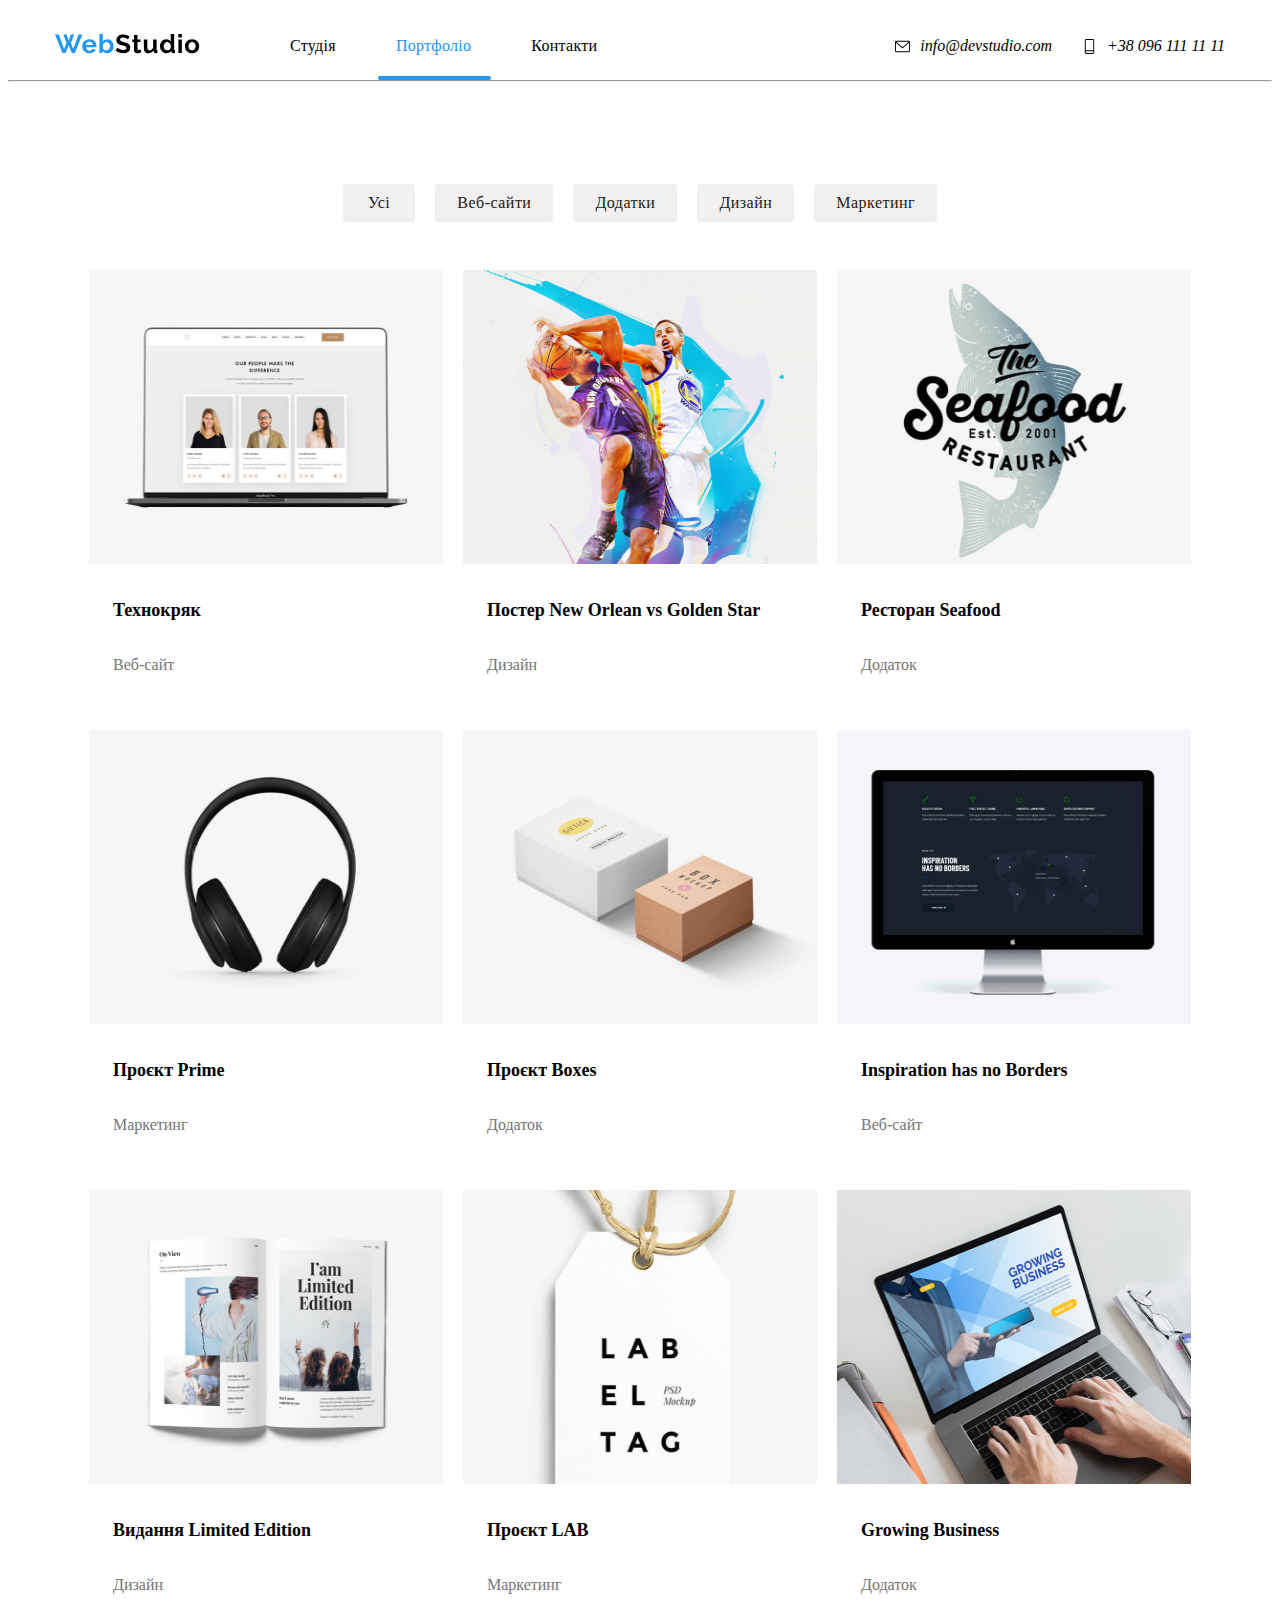
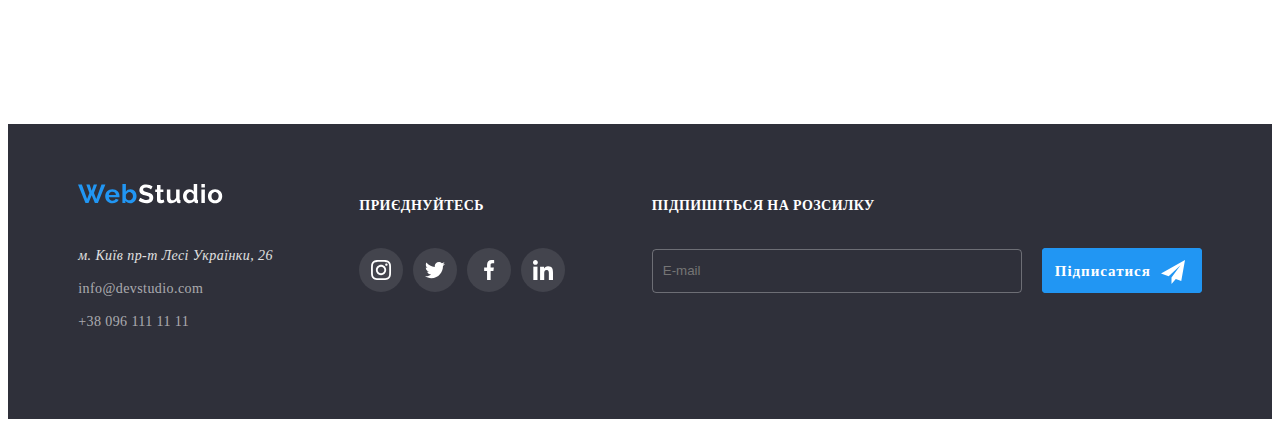
==== portfolio.html @ c8fee800 "project" ====
<!DOCTYPE html>
<html lang="en">
<head>
    <meta charset="UTF-8">
    <meta name="viewport" content="width=device-width, initial-scale=1.0">
    <link rel="stylesheet" href="./src/portfolio-pages/css/normalize.css">
    <link rel="stylesheet" href="./src/portfolio-pages/css/reset.css">
    <link rel="stylesheet" href="./src/portfolio-pages/css/styles.css">
    <title>Document</title>
</head>
<body>
    <header class="header">
        <div class="container header__content">
            <nav class="navigation">
                <a href="#" class="logo">
                    <svg class="webs" width="145" height="20" viewBox="0 0 145 20" fill="none" xmlns="http://www.w3.org/2000/svg">
                        <path d="M8.294 0.592H11.596L13.676 6.702L15.756 0.592H19.084L15.938 8.99L18.278 14.892L23.504 0.539999H27.404L19.89 19H16.874L13.676 11.252L10.478 19H7.462L0 0.539999H3.848L9.1 14.892L11.388 8.99L8.294 0.592ZM34.3793 19.26C33.2873 19.26 32.2993 19.078 31.4153 18.714C30.5313 18.3327 29.7773 17.8213 29.1533 17.18C28.5293 16.5387 28.044 15.7933 27.6973 14.944C27.368 14.0947 27.2033 13.202 27.2033 12.266C27.2033 11.2953 27.368 10.3853 27.6973 9.536C28.0266 8.66933 28.5033 7.91533 29.1273 7.274C29.7513 6.61533 30.5053 6.09533 31.3893 5.714C32.2906 5.33267 33.296 5.142 34.4053 5.142C35.5146 5.142 36.5026 5.33267 37.3693 5.714C38.2533 6.09533 38.9986 6.60667 39.6053 7.248C40.2293 7.88933 40.6973 8.63467 41.0093 9.484C41.3386 10.3333 41.5033 11.2173 41.5033 12.136C41.5033 12.3613 41.4946 12.578 41.4773 12.786C41.4773 12.994 41.46 13.1673 41.4253 13.306H30.8953C30.9473 13.8433 31.0773 14.32 31.2853 14.736C31.4933 15.152 31.762 15.5073 32.0913 15.802C32.4206 16.0967 32.7933 16.322 33.2093 16.478C33.6253 16.634 34.0586 16.712 34.5093 16.712C35.2026 16.712 35.8526 16.5473 36.4593 16.218C37.0833 15.8713 37.508 15.4207 37.7333 14.866L40.7233 15.698C40.2206 16.738 39.4146 17.596 38.3053 18.272C37.2133 18.9307 35.9046 19.26 34.3793 19.26ZM37.9153 11.044C37.8286 10.0213 37.4473 9.20667 36.7713 8.6C36.1126 7.976 35.3066 7.664 34.3533 7.664C33.8853 7.664 33.4433 7.75067 33.0273 7.924C32.6286 8.08 32.2733 8.30533 31.9613 8.6C31.6493 8.89467 31.3893 9.25 31.1813 9.666C30.9906 10.082 30.878 10.5413 30.8433 11.044H37.9153ZM52.1538 19.26C51.1138 19.26 50.1864 19.026 49.3718 18.558C48.5571 18.09 47.9158 17.4487 47.4478 16.634V19H44.4058V0.0199995H47.8898V7.768C48.3751 6.936 49.0078 6.29467 49.7878 5.844C50.5851 5.376 51.5124 5.142 52.5698 5.142C53.4538 5.142 54.2598 5.33267 54.9878 5.714C55.7158 6.09533 56.3398 6.60667 56.8598 7.248C57.3971 7.88933 57.8044 8.64333 58.0818 9.51C58.3764 10.3767 58.5238 11.2867 58.5238 12.24C58.5238 13.228 58.3591 14.1467 58.0298 14.996C57.7178 15.8453 57.2758 16.5907 56.7038 17.232C56.1318 17.856 55.4558 18.35 54.6758 18.714C53.8958 19.078 53.0551 19.26 52.1538 19.26ZM51.1918 16.296C51.7464 16.296 52.2578 16.192 52.7258 15.984C53.1938 15.7587 53.5924 15.464 53.9218 15.1C54.2511 14.736 54.5024 14.3113 54.6758 13.826C54.8664 13.3407 54.9618 12.8207 54.9618 12.266C54.9618 11.7113 54.8751 11.1827 54.7018 10.68C54.5284 10.1773 54.2771 9.73533 53.9478 9.354C53.6358 8.97267 53.2631 8.66933 52.8298 8.444C52.3964 8.21867 51.9198 8.106 51.3998 8.106C50.6198 8.106 49.9178 8.366 49.2938 8.886C48.6871 9.38867 48.2191 10.0127 47.8898 10.758V14.008C48.0111 14.3547 48.1844 14.6667 48.4098 14.944C48.6524 15.2213 48.9211 15.464 49.2158 15.672C49.5104 15.8627 49.8311 16.0187 50.1778 16.14C50.5244 16.244 50.8624 16.296 51.1918 16.296Z" fill="#2196F3"/>
                        <path d="M73.0003 5.376C72.8789 5.25467 72.6536 5.09 72.3243 4.882C72.0123 4.674 71.6223 4.47467 71.1543 4.284C70.7036 4.076 70.2096 3.90267 69.6723 3.764C69.1349 3.62533 68.5889 3.556 68.0343 3.556C67.0463 3.556 66.3096 3.738 65.8243 4.102C65.3389 4.466 65.0963 4.97733 65.0963 5.636C65.0963 6.01733 65.1829 6.338 65.3563 6.598C65.5469 6.84067 65.8156 7.05733 66.1623 7.248C66.5089 7.43867 66.9423 7.612 67.4623 7.768C67.9996 7.924 68.6149 8.08867 69.3083 8.262C70.2096 8.50467 71.0243 8.76467 71.7523 9.042C72.4976 9.31933 73.1216 9.666 73.6243 10.082C74.1443 10.498 74.5429 11.0007 74.8203 11.59C75.0976 12.162 75.2363 12.8727 75.2363 13.722C75.2363 14.71 75.0456 15.5593 74.6643 16.27C74.3003 16.9633 73.7976 17.5267 73.1563 17.96C72.5323 18.3933 71.8043 18.714 70.9723 18.922C70.1576 19.1127 69.2996 19.208 68.3983 19.208C67.0116 19.208 65.6423 19 64.2903 18.584C62.9383 18.168 61.7249 17.5787 60.6503 16.816L62.2363 13.722C62.3923 13.878 62.6696 14.086 63.0683 14.346C63.4843 14.5887 63.9696 14.84 64.5243 15.1C65.0789 15.3427 65.6943 15.5507 66.3703 15.724C67.0463 15.8973 67.7396 15.984 68.4503 15.984C70.4263 15.984 71.4143 15.3513 71.4143 14.086C71.4143 13.6873 71.3016 13.3493 71.0763 13.072C70.8509 12.7947 70.5303 12.552 70.1143 12.344C69.6983 12.136 69.1956 11.9453 68.6063 11.772C68.0169 11.5987 67.3583 11.408 66.6303 11.2C65.7463 10.9573 64.9749 10.6973 64.3163 10.42C63.6749 10.1253 63.1376 9.78733 62.7043 9.406C62.2709 9.00733 61.9416 8.55667 61.7163 8.054C61.5083 7.534 61.4043 6.91867 61.4043 6.208C61.4043 5.272 61.5776 4.44 61.9243 3.712C62.2709 2.984 62.7476 2.37733 63.3543 1.892C63.9783 1.40667 64.6976 1.04267 65.5123 0.799999C66.3269 0.539999 67.2023 0.409999 68.1383 0.409999C69.4383 0.409999 70.6343 0.617999 71.7263 1.034C72.8183 1.43267 73.7716 1.90933 74.5863 2.464L73.0003 5.376ZM86.4013 18.298C85.9333 18.506 85.3613 18.714 84.6853 18.922C84.0093 19.13 83.2986 19.234 82.5533 19.234C82.0679 19.234 81.6086 19.1733 81.1753 19.052C80.7593 18.9307 80.3866 18.74 80.0573 18.48C79.7453 18.2027 79.4939 17.856 79.3033 17.44C79.1126 17.0067 79.0173 16.4867 79.0173 15.88V8.054H77.2233V5.376H79.0173V0.956H82.5013V5.376H85.3613V8.054H82.5013V14.71C82.5013 15.1953 82.6226 15.542 82.8653 15.75C83.1253 15.9407 83.4373 16.036 83.8013 16.036C84.1653 16.036 84.5206 15.9753 84.8673 15.854C85.2139 15.7327 85.4913 15.6287 85.6993 15.542L86.4013 18.298ZM93.1558 19.26C91.7518 19.26 90.6858 18.8093 89.9578 17.908C89.2298 17.0067 88.8658 15.672 88.8658 13.904V5.376H92.3498V13.15C92.3498 15.2473 93.1038 16.296 94.6118 16.296C95.2878 16.296 95.9378 16.0967 96.5618 15.698C97.2031 15.282 97.7231 14.658 98.1218 13.826V5.376H101.606V14.996C101.606 15.36 101.666 15.62 101.788 15.776C101.926 15.932 102.143 16.0187 102.438 16.036V19C102.091 19.0693 101.796 19.1127 101.554 19.13C101.328 19.1473 101.12 19.156 100.93 19.156C100.306 19.156 99.7944 19.0173 99.3958 18.74C99.0144 18.4453 98.7891 18.0467 98.7198 17.544L98.6418 16.452C98.0351 17.388 97.2551 18.09 96.3018 18.558C95.3484 19.026 94.2998 19.26 93.1558 19.26ZM111.49 19.26C110.554 19.26 109.687 19.078 108.89 18.714C108.093 18.35 107.408 17.8473 106.836 17.206C106.264 16.5647 105.813 15.8193 105.484 14.97C105.172 14.1033 105.016 13.176 105.016 12.188C105.016 11.2 105.163 10.2813 105.458 9.432C105.77 8.58267 106.195 7.83733 106.732 7.196C107.269 6.55467 107.911 6.052 108.656 5.688C109.401 5.324 110.216 5.142 111.1 5.142C112.105 5.142 113.007 5.38467 113.804 5.87C114.619 6.35533 115.251 6.988 115.702 7.768V0.0199995H119.186V14.996C119.186 15.36 119.247 15.62 119.368 15.776C119.489 15.932 119.697 16.0187 119.992 16.036V19C119.385 19.1213 118.891 19.182 118.51 19.182C117.886 19.182 117.375 19.026 116.976 18.714C116.577 18.402 116.352 17.9947 116.3 17.492L116.222 16.634C115.719 17.5007 115.035 18.1593 114.168 18.61C113.319 19.0433 112.426 19.26 111.49 19.26ZM112.4 16.296C112.729 16.296 113.067 16.244 113.414 16.14C113.761 16.0187 114.081 15.854 114.376 15.646C114.671 15.438 114.931 15.1953 115.156 14.918C115.399 14.6407 115.581 14.3373 115.702 14.008V10.758C115.563 10.3767 115.364 10.03 115.104 9.718C114.861 9.38867 114.575 9.11133 114.246 8.886C113.934 8.64333 113.596 8.45267 113.232 8.314C112.885 8.17533 112.539 8.106 112.192 8.106C111.672 8.106 111.187 8.21867 110.736 8.444C110.303 8.66933 109.93 8.98133 109.618 9.38C109.306 9.76133 109.063 10.2033 108.89 10.706C108.717 11.2087 108.63 11.7287 108.63 12.266C108.63 12.838 108.725 13.3667 108.916 13.852C109.107 14.3373 109.367 14.762 109.696 15.126C110.025 15.49 110.415 15.776 110.866 15.984C111.334 16.192 111.845 16.296 112.4 16.296ZM123.386 19V5.376H126.87V19H123.386ZM123.386 3.478V0.0199995H126.87V3.478H123.386ZM137.085 19.26C135.975 19.26 134.979 19.0693 134.095 18.688C133.211 18.3067 132.457 17.7953 131.833 17.154C131.226 16.4953 130.758 15.7413 130.429 14.892C130.099 14.0427 129.935 13.15 129.935 12.214C129.935 11.2607 130.099 10.3593 130.429 9.51C130.758 8.66067 131.226 7.91533 131.833 7.274C132.457 6.61533 133.211 6.09533 134.095 5.714C134.979 5.33267 135.975 5.142 137.085 5.142C138.194 5.142 139.182 5.33267 140.049 5.714C140.933 6.09533 141.678 6.61533 142.285 7.274C142.909 7.91533 143.385 8.66067 143.715 9.51C144.044 10.3593 144.209 11.2607 144.209 12.214C144.209 13.15 144.044 14.0427 143.715 14.892C143.385 15.7413 142.917 16.4953 142.311 17.154C141.704 17.7953 140.959 18.3067 140.075 18.688C139.191 19.0693 138.194 19.26 137.085 19.26ZM133.523 12.214C133.523 12.8207 133.609 13.3753 133.783 13.878C133.973 14.3633 134.225 14.788 134.537 15.152C134.866 15.516 135.247 15.802 135.681 16.01C136.114 16.2007 136.582 16.296 137.085 16.296C137.587 16.296 138.055 16.2007 138.489 16.01C138.922 15.802 139.295 15.516 139.607 15.152C139.936 14.788 140.187 14.3547 140.361 13.852C140.551 13.3493 140.647 12.7947 140.647 12.188C140.647 11.5987 140.551 11.0527 140.361 10.55C140.187 10.0473 139.936 9.614 139.607 9.25C139.295 8.886 138.922 8.60867 138.489 8.418C138.055 8.21 137.587 8.106 137.085 8.106C136.582 8.106 136.114 8.21 135.681 8.418C135.247 8.626 134.866 8.912 134.537 9.276C134.225 9.64 133.973 10.0733 133.783 10.576C133.609 11.0787 133.523 11.6247 133.523 12.214Z" fill="black"/>
                    </svg>
                </a>
                <ul class="navigation__list">
                    <li class="navigation__list-item">
                        <a href="./index.html" class="navigation__list-link">Студія</a>
                    </li>
                    <li class="navigation__list-item">
                        <a href="./portfolio.html" class="navigation__list-link active">Портфоліо</a>
                    </li>
                    <li class="navigation__list-item">
                        <a href="#contacts" class="navigation__list-link">Контакти</a>
                    </li>
                </ul>
            </nav>
            <address class="address">
                <a href="mailto:info@devstudio.com" class="address__link">
                    <svg version="1.1" xmlns="http://www.w3.org/2000/svg" width="15" height="15" viewBox="0 0 1365 1024" fill="inherit">
                        <g id="icomoon-ignore"></g>
                        <path d="M1237.333 0h-1109.333c-70.571 0-128 57.429-128 128v768c0 70.571 57.429 128 128 128h1109.333c70.571 0 128-57.429 128-128v-768c0-70.571-57.429-128-128-128zM1237.333 85.333c5.803 0 11.349 1.195 16.384 3.328l-571.051 494.933-571.051-494.933c4.836-2.091 10.465-3.313 16.378-3.328h1109.339zM1237.333 938.667h-1109.333c-23.564 0-42.667-19.103-42.667-42.667v0-717.227l569.344 493.483c7.448 6.5 17.256 10.464 27.989 10.464s20.541-3.963 28.040-10.507l-0.051 0.043 569.344-493.483v717.227c0 23.564-19.103 42.667-42.667 42.667v0z"></path>
                    </svg>                                
                    info@devstudio.com
                </a>
                <a href="tel:+380961111111" class="address__link">
                    <svg version="1.1" xmlns="http://www.w3.org/2000/svg" width="15" height="15" viewBox="0 0 640 1024" fill="inherit">
                        <g id="icomoon-ignore"></g>
                        <path fill="inherit" d="M544 0h-448c-52.928 0-96 43.072-96 96v832c0 52.928 43.072 96 96 96h448c52.928 0 96-43.072 96-96v-832c0-52.928-43.072-96-96-96zM96 64h448c17.673 0 32 14.327 32 32v0 672h-512v-672c0-17.673 14.327-32 32-32v0zM544 960h-448c-17.673 0-32-14.327-32-32v0-96h512v96c0 17.673-14.327 32-32 32v0z"></path>
                        <path fill="#757575" d="M150.656 879.296c5.767 5.232 9.374 12.755 9.374 21.12s-3.607 15.888-9.35 21.099l-0.024 0.021c-5.952 5.449-13.914 8.787-22.656 8.787s-16.704-3.339-22.681-8.81l0.025 0.023c-5.767-5.232-9.374-12.755-9.374-21.12s3.607-15.888 9.35-21.099l0.024-0.021c5.952-5.449 13.914-8.787 22.656-8.787s16.704 3.339 22.681 8.81l-0.025-0.023z"></path>
                    </svg>
                    +38 096 111 11 11
                </a>
            </address>
        </div>
    </header>
    <hr class="line">
    <main>
        <section class="page">
            <div class="container page__content">
                <div class="page__navigation">
                    <a href="#" class="page__navigation-link">
                        <p class="page__navigation-text-one">
                            Усі
                        </p>
                    </a>
                    <a href="#website" class="page__navigation-link">
                        <p class="page__navigation-text-two">
                            Веб-сайти
                        </p>
                    </a>
                    <a href="#addition" class="page__navigation-link">
                        <p class="page__navigation-text-three">
                            Додатки
                        </p>
                    </a>
                    <a href="#design" class="page__navigation-link">
                        <p class="page__navigation-text-four">
                            Дизайн
                        </p>
                    </a>
                    <a href="#marketing" class="page__navigation-link">
                        <p class="page__navigation-text-five">
                            Маркетинг
                        </p>
                    </a>
                </div>
                <div class="caption">
                    <div class="product" id="website">
                        <div class="product__photo">
                            <img src="./src/portfolio-pages/image/chapter-one/img.png" alt="ups" class="photo1">
                            <p class="product__photo-text">
                                Ресурс пропонує комплексні <br>
                                пропозиції з різним рівнем <br> 
                                функціоналу та сервісів. Все це <br>
                                дозволить відвідувачу отримати <br>
                                вичерпні відомості про компанію <br>
                                чи приватну особу.
                            </p>
                        </div>
                        <div class="product__texts">
                            <h1 class="product__title">
                                Технокряк
                            </h1>
                            <p class="product__text">
                                Веб-сайт
                            </p>
                        </div>
                    </div>
                    <div class="product">
                        <div class="product__photo">
                            <img src="./src/portfolio-pages/image/chapter-one/img (1).png" alt="ups" class="photo1">
                            <p class="product__photo-text">
                                Ресурс пропонує комплексні <br>
                                пропозиції з різним рівнем <br> 
                                функціоналу та сервісів. Все це <br>
                                дозволить відвідувачу отримати <br>
                                вичерпні відомості про компанію <br>
                                чи приватну особу.
                            </p>
                        </div>
                        <div class="product__texts">
                            <h1 class="product__title">
                                Постер New Orlean vs Golden Star
                            </h1>
                            <p class="product__text">
                                Дизайн
                            </p>
                        </div>
                    </div>
                    <div class="product">
                        <div class="product__photo">
                            <img src="./src/portfolio-pages/image/chapter-one/img (2).png" alt="ups" class="photo1">
                            <p class="product__photo-text">
                                Ресурс пропонує комплексні <br>
                                пропозиції з різним рівнем <br> 
                                функціоналу та сервісів. Все це <br>
                                дозволить відвідувачу отримати <br>
                                вичерпні відомості про компанію <br>
                                чи приватну особу.
                            </p>
                        </div>
                        <div class="product__texts">
                            <h1 class="product__title">
                                Ресторан Seafood
                            </h1>
                            <p class="product__text">
                                Додаток
                            </p>
                        </div>
                    </div>
                    <div class="product" id="marketing">
                        <div class="product__photo">
                            <img src="./src/portfolio-pages/image/chapter-one/img (3).png" alt="ups" class="photo1">
                            <p class="product__photo-text">
                                Ресурс пропонує комплексні <br>
                                пропозиції з різним рівнем <br> 
                                функціоналу та сервісів. Все це <br>
                                дозволить відвідувачу отримати <br>
                                вичерпні відомості про компанію <br>
                                чи приватну особу.
                            </p>
                        </div>
                        <div class="product__texts">
                            <h1 class="product__title">
                                Проєкт Prime
                            </h1>
                            <p class="product__text">
                                Маркетинг
                            </p>
                        </div>
                    </div>
                    <div class="product" id="addition">
                        <div class="product__photo">
                            <img src="./src/portfolio-pages/image/chapter-one/img (4).png" alt="ups" class="photo1">
                            <p class="product__photo-text">
                                Ресурс пропонує комплексні <br>
                                пропозиції з різним рівнем <br> 
                                функціоналу та сервісів. Все це <br>
                                дозволить відвідувачу отримати <br>
                                вичерпні відомості про компанію <br>
                                чи приватну особу.
                            </p>
                        </div>
                        <div class="product__texts">
                            <h1 class="product__title">
                                Проєкт Boxes
                            </h1>
                            <p class="product__text">
                                Додаток
                            </p>
                        </div>
                    </div>
                    <div class="product">
                        <div class="product__photo">
                            <img src="./src/portfolio-pages/image/chapter-one/img (5).png" alt="ups" class="photo1">
                            <p class="product__photo-text">
                                Ресурс пропонує комплексні <br>
                                пропозиції з різним рівнем <br> 
                                функціоналу та сервісів. Все це <br>
                                дозволить відвідувачу отримати <br>
                                вичерпні відомості про компанію <br>
                                чи приватну особу.
                            </p>
                        </div>
                        <div class="product__texts">
                            <h1 class="product__title">
                                Inspiration has no Borders
                            </h1>
                            <p class="product__text">
                                Веб-сайт
                            </p>
                        </div>
                    </div>
                    <div class="product" id="design">
                        <div class="product__photo">
                            <img src="./src/portfolio-pages/image/chapter-one/img (6).png" alt="ups" class="photo1">
                            <p class="product__photo-text">
                                Ресурс пропонує комплексні <br>
                                пропозиції з різним рівнем <br> 
                                функціоналу та сервісів. Все це <br>
                                дозволить відвідувачу отримати <br>
                                вичерпні відомості про компанію <br>
                                чи приватну особу.
                            </p>
                        </div>
                        <div class="product__texts">
                            <h1 class="product__title">
                                Видання Limited Edition
                            </h1>
                            <p class="product__text">
                                Дизайн
                            </p>
                        </div>
                    </div>
                    <div class="product">
                        <div class="product__photo">
                            <img src="./src/portfolio-pages/image/chapter-one/img (7).png" alt="ups" class="photo1">
                            <p class="product__photo-text">
                                Ресурс пропонує комплексні <br>
                                пропозиції з різним рівнем <br> 
                                функціоналу та сервісів. Все це <br>
                                дозволить відвідувачу отримати <br>
                                вичерпні відомості про компанію <br>
                                чи приватну особу.
                            </p>
                        </div>
                        <div class="product__texts">
                            <h1 class="product__title">
                                Проєкт LAB
                            </h1>
                            <p class="product__text">
                                Маркетинг
                            </p>
                        </div>
                    </div>
                    <div class="product">
                        <div class="product__photo">
                            <img src="./src/portfolio-pages/image/chapter-one/img (8).png" alt="ups" class="photo1">
                            <p class="product__photo-text">
                                Ресурс пропонує комплексні <br>
                                пропозиції з різним рівнем <br> 
                                функціоналу та сервісів. Все це <br>
                                дозволить відвідувачу отримати <br>
                                вичерпні відомості про компанію <br>
                                чи приватну особу.
                            </p>
                        </div>
                        <div class="product__texts">
                            <h1 class="product__title">
                                Growing Business
                            </h1>
                            <p class="product__text">
                                Додаток
                            </p>
                        </div>
                    </div>
                </div>
            </div>
        </section>
    </main>
    <footer class="footer" id="contacts">
        <div class="container footer__content">
            <div class="footer__content-one">
                <svg class="svg-footer" width="145" height="20" viewBox="0 0 145 20" fill="none" xmlns="http://www.w3.org/2000/svg">
                    <path d="M8.294 0.592H11.596L13.676 6.702L15.756 0.592H19.084L15.938 8.99L18.278 14.892L23.504 0.539999H27.404L19.89 19H16.874L13.676 11.252L10.478 19H7.462L0 0.539999H3.848L9.1 14.892L11.388 8.99L8.294 0.592ZM34.3793 19.26C33.2873 19.26 32.2993 19.078 31.4153 18.714C30.5313 18.3327 29.7773 17.8213 29.1533 17.18C28.5293 16.5387 28.044 15.7933 27.6973 14.944C27.368 14.0947 27.2033 13.202 27.2033 12.266C27.2033 11.2953 27.368 10.3853 27.6973 9.536C28.0266 8.66933 28.5033 7.91533 29.1273 7.274C29.7513 6.61533 30.5053 6.09533 31.3893 5.714C32.2906 5.33267 33.296 5.142 34.4053 5.142C35.5146 5.142 36.5026 5.33267 37.3693 5.714C38.2533 6.09533 38.9986 6.60667 39.6053 7.248C40.2293 7.88933 40.6973 8.63467 41.0093 9.484C41.3386 10.3333 41.5033 11.2173 41.5033 12.136C41.5033 12.3613 41.4946 12.578 41.4773 12.786C41.4773 12.994 41.46 13.1673 41.4253 13.306H30.8953C30.9473 13.8433 31.0773 14.32 31.2853 14.736C31.4933 15.152 31.762 15.5073 32.0913 15.802C32.4206 16.0967 32.7933 16.322 33.2093 16.478C33.6253 16.634 34.0586 16.712 34.5093 16.712C35.2026 16.712 35.8526 16.5473 36.4593 16.218C37.0833 15.8713 37.508 15.4207 37.7333 14.866L40.7233 15.698C40.2206 16.738 39.4146 17.596 38.3053 18.272C37.2133 18.9307 35.9046 19.26 34.3793 19.26ZM37.9153 11.044C37.8286 10.0213 37.4473 9.20667 36.7713 8.6C36.1126 7.976 35.3066 7.664 34.3533 7.664C33.8853 7.664 33.4433 7.75067 33.0273 7.924C32.6286 8.08 32.2733 8.30533 31.9613 8.6C31.6493 8.89467 31.3893 9.25 31.1813 9.666C30.9906 10.082 30.878 10.5413 30.8433 11.044H37.9153ZM52.1538 19.26C51.1138 19.26 50.1864 19.026 49.3718 18.558C48.5571 18.09 47.9158 17.4487 47.4478 16.634V19H44.4058V0.0199995H47.8898V7.768C48.3751 6.936 49.0078 6.29467 49.7878 5.844C50.5851 5.376 51.5124 5.142 52.5698 5.142C53.4538 5.142 54.2598 5.33267 54.9878 5.714C55.7158 6.09533 56.3398 6.60667 56.8598 7.248C57.3971 7.88933 57.8044 8.64333 58.0818 9.51C58.3764 10.3767 58.5238 11.2867 58.5238 12.24C58.5238 13.228 58.3591 14.1467 58.0298 14.996C57.7178 15.8453 57.2758 16.5907 56.7038 17.232C56.1318 17.856 55.4558 18.35 54.6758 18.714C53.8958 19.078 53.0551 19.26 52.1538 19.26ZM51.1918 16.296C51.7464 16.296 52.2578 16.192 52.7258 15.984C53.1938 15.7587 53.5924 15.464 53.9218 15.1C54.2511 14.736 54.5024 14.3113 54.6758 13.826C54.8664 13.3407 54.9618 12.8207 54.9618 12.266C54.9618 11.7113 54.8751 11.1827 54.7018 10.68C54.5284 10.1773 54.2771 9.73533 53.9478 9.354C53.6358 8.97267 53.2631 8.66933 52.8298 8.444C52.3964 8.21867 51.9198 8.106 51.3998 8.106C50.6198 8.106 49.9178 8.366 49.2938 8.886C48.6871 9.38867 48.2191 10.0127 47.8898 10.758V14.008C48.0111 14.3547 48.1844 14.6667 48.4098 14.944C48.6524 15.2213 48.9211 15.464 49.2158 15.672C49.5104 15.8627 49.8311 16.0187 50.1778 16.14C50.5244 16.244 50.8624 16.296 51.1918 16.296Z" fill="#2196F3"/>
                    <path d="M73.0003 5.376C72.8789 5.25467 72.6536 5.09 72.3243 4.882C72.0123 4.674 71.6223 4.47467 71.1543 4.284C70.7036 4.076 70.2096 3.90267 69.6723 3.764C69.1349 3.62533 68.5889 3.556 68.0343 3.556C67.0463 3.556 66.3096 3.738 65.8243 4.102C65.3389 4.466 65.0963 4.97733 65.0963 5.636C65.0963 6.01733 65.1829 6.338 65.3563 6.598C65.5469 6.84067 65.8156 7.05733 66.1623 7.248C66.5089 7.43867 66.9423 7.612 67.4623 7.768C67.9996 7.924 68.6149 8.08867 69.3083 8.262C70.2096 8.50467 71.0243 8.76467 71.7523 9.042C72.4976 9.31933 73.1216 9.666 73.6243 10.082C74.1443 10.498 74.5429 11.0007 74.8203 11.59C75.0976 12.162 75.2363 12.8727 75.2363 13.722C75.2363 14.71 75.0456 15.5593 74.6643 16.27C74.3003 16.9633 73.7976 17.5267 73.1563 17.96C72.5323 18.3933 71.8043 18.714 70.9723 18.922C70.1576 19.1127 69.2996 19.208 68.3983 19.208C67.0116 19.208 65.6423 19 64.2903 18.584C62.9383 18.168 61.7249 17.5787 60.6503 16.816L62.2363 13.722C62.3923 13.878 62.6696 14.086 63.0683 14.346C63.4843 14.5887 63.9696 14.84 64.5243 15.1C65.0789 15.3427 65.6943 15.5507 66.3703 15.724C67.0463 15.8973 67.7396 15.984 68.4503 15.984C70.4263 15.984 71.4143 15.3513 71.4143 14.086C71.4143 13.6873 71.3016 13.3493 71.0763 13.072C70.8509 12.7947 70.5303 12.552 70.1143 12.344C69.6983 12.136 69.1956 11.9453 68.6063 11.772C68.0169 11.5987 67.3583 11.408 66.6303 11.2C65.7463 10.9573 64.9749 10.6973 64.3163 10.42C63.6749 10.1253 63.1376 9.78733 62.7043 9.406C62.2709 9.00733 61.9416 8.55667 61.7163 8.054C61.5083 7.534 61.4043 6.91867 61.4043 6.208C61.4043 5.272 61.5776 4.44 61.9243 3.712C62.2709 2.984 62.7476 2.37733 63.3543 1.892C63.9783 1.40667 64.6976 1.04267 65.5123 0.799999C66.3269 0.539999 67.2023 0.409999 68.1383 0.409999C69.4383 0.409999 70.6343 0.617999 71.7263 1.034C72.8183 1.43267 73.7716 1.90933 74.5863 2.464L73.0003 5.376ZM86.4013 18.298C85.9333 18.506 85.3613 18.714 84.6853 18.922C84.0093 19.13 83.2986 19.234 82.5533 19.234C82.0679 19.234 81.6086 19.1733 81.1753 19.052C80.7593 18.9307 80.3866 18.74 80.0573 18.48C79.7453 18.2027 79.4939 17.856 79.3033 17.44C79.1126 17.0067 79.0173 16.4867 79.0173 15.88V8.054H77.2233V5.376H79.0173V0.956H82.5013V5.376H85.3613V8.054H82.5013V14.71C82.5013 15.1953 82.6226 15.542 82.8653 15.75C83.1253 15.9407 83.4373 16.036 83.8013 16.036C84.1653 16.036 84.5206 15.9753 84.8673 15.854C85.2139 15.7327 85.4913 15.6287 85.6993 15.542L86.4013 18.298ZM93.1558 19.26C91.7518 19.26 90.6858 18.8093 89.9578 17.908C89.2298 17.0067 88.8658 15.672 88.8658 13.904V5.376H92.3498V13.15C92.3498 15.2473 93.1038 16.296 94.6118 16.296C95.2878 16.296 95.9378 16.0967 96.5618 15.698C97.2031 15.282 97.7231 14.658 98.1218 13.826V5.376H101.606V14.996C101.606 15.36 101.666 15.62 101.788 15.776C101.926 15.932 102.143 16.0187 102.438 16.036V19C102.091 19.0693 101.796 19.1127 101.554 19.13C101.328 19.1473 101.12 19.156 100.93 19.156C100.306 19.156 99.7944 19.0173 99.3958 18.74C99.0144 18.4453 98.7891 18.0467 98.7198 17.544L98.6418 16.452C98.0351 17.388 97.2551 18.09 96.3018 18.558C95.3484 19.026 94.2998 19.26 93.1558 19.26ZM111.49 19.26C110.554 19.26 109.687 19.078 108.89 18.714C108.093 18.35 107.408 17.8473 106.836 17.206C106.264 16.5647 105.813 15.8193 105.484 14.97C105.172 14.1033 105.016 13.176 105.016 12.188C105.016 11.2 105.163 10.2813 105.458 9.432C105.77 8.58267 106.195 7.83733 106.732 7.196C107.269 6.55467 107.911 6.052 108.656 5.688C109.401 5.324 110.216 5.142 111.1 5.142C112.105 5.142 113.007 5.38467 113.804 5.87C114.619 6.35533 115.251 6.988 115.702 7.768V0.0199995H119.186V14.996C119.186 15.36 119.247 15.62 119.368 15.776C119.489 15.932 119.697 16.0187 119.992 16.036V19C119.385 19.1213 118.891 19.182 118.51 19.182C117.886 19.182 117.375 19.026 116.976 18.714C116.577 18.402 116.352 17.9947 116.3 17.492L116.222 16.634C115.719 17.5007 115.035 18.1593 114.168 18.61C113.319 19.0433 112.426 19.26 111.49 19.26ZM112.4 16.296C112.729 16.296 113.067 16.244 113.414 16.14C113.761 16.0187 114.081 15.854 114.376 15.646C114.671 15.438 114.931 15.1953 115.156 14.918C115.399 14.6407 115.581 14.3373 115.702 14.008V10.758C115.563 10.3767 115.364 10.03 115.104 9.718C114.861 9.38867 114.575 9.11133 114.246 8.886C113.934 8.64333 113.596 8.45267 113.232 8.314C112.885 8.17533 112.539 8.106 112.192 8.106C111.672 8.106 111.187 8.21867 110.736 8.444C110.303 8.66933 109.93 8.98133 109.618 9.38C109.306 9.76133 109.063 10.2033 108.89 10.706C108.717 11.2087 108.63 11.7287 108.63 12.266C108.63 12.838 108.725 13.3667 108.916 13.852C109.107 14.3373 109.367 14.762 109.696 15.126C110.025 15.49 110.415 15.776 110.866 15.984C111.334 16.192 111.845 16.296 112.4 16.296ZM123.386 19V5.376H126.87V19H123.386ZM123.386 3.478V0.0199995H126.87V3.478H123.386ZM137.085 19.26C135.975 19.26 134.979 19.0693 134.095 18.688C133.211 18.3067 132.457 17.7953 131.833 17.154C131.226 16.4953 130.758 15.7413 130.429 14.892C130.099 14.0427 129.935 13.15 129.935 12.214C129.935 11.2607 130.099 10.3593 130.429 9.51C130.758 8.66067 131.226 7.91533 131.833 7.274C132.457 6.61533 133.211 6.09533 134.095 5.714C134.979 5.33267 135.975 5.142 137.085 5.142C138.194 5.142 139.182 5.33267 140.049 5.714C140.933 6.09533 141.678 6.61533 142.285 7.274C142.909 7.91533 143.385 8.66067 143.715 9.51C144.044 10.3593 144.209 11.2607 144.209 12.214C144.209 13.15 144.044 14.0427 143.715 14.892C143.385 15.7413 142.917 16.4953 142.311 17.154C141.704 17.7953 140.959 18.3067 140.075 18.688C139.191 19.0693 138.194 19.26 137.085 19.26ZM133.523 12.214C133.523 12.8207 133.609 13.3753 133.783 13.878C133.973 14.3633 134.225 14.788 134.537 15.152C134.866 15.516 135.247 15.802 135.681 16.01C136.114 16.2007 136.582 16.296 137.085 16.296C137.587 16.296 138.055 16.2007 138.489 16.01C138.922 15.802 139.295 15.516 139.607 15.152C139.936 14.788 140.187 14.3547 140.361 13.852C140.551 13.3493 140.647 12.7947 140.647 12.188C140.647 11.5987 140.551 11.0527 140.361 10.55C140.187 10.0473 139.936 9.614 139.607 9.25C139.295 8.886 138.922 8.60867 138.489 8.418C138.055 8.21 137.587 8.106 137.085 8.106C136.582 8.106 136.114 8.21 135.681 8.418C135.247 8.626 134.866 8.912 134.537 9.276C134.225 9.64 133.973 10.0733 133.783 10.576C133.609 11.0787 133.523 11.6247 133.523 12.214Z" fill="white"/>
                </svg>
                <ul class="menu">
                    <li class="menu__item">
                        <a class="menu__item-link" href="https://www.google.com.ua/maps/place/бул.+Леси+Украинки,+26,+Киев,+02000/@50.4265807,30.5358109,17z/data=!3m1!4b1!4m6!3m5!1s0x40d4cf0e033ecbe9:0x57a4dffefec77da0!8m2!3d50.4265807!4d30.5383858!16s%2Fg%2F1tctq5jv?hl=ru&entry=ttu"><address>м. Київ пр-т Лесі Українки, 26</address></a>
                    </li>
                    <li class="menu__item">
                        <a href="mailto:info@devstudio.com"><address class="menu__item-address">info@devstudio.com</address></a>
                    </li>
                    <li class="menu__item">
                        <a href="tel:+380961111111"><address class="menu__item-address">+38 096 111 11 11</address></a>
                    </li>
                </ul>
            </div>
            <div class="footer__content-two">
                <p class="footer__content-two-text">
                    ПРИЄДНУЙТЕСЬ
                </p>
                <div class="icons">
                    <div class="icons__social">
                        <a href="https://www.instagram.com" class="icons__social-link">
                            <svg class="ttt" width="44" height="44" viewBox="0 0 44 44" xmlns="http://www.w3.org/2000/svg" fill="inherit">
                                <g clip-path="url(#clip0_11_3010)">
                                <path d="M31.9804 17.8801C31.9336 16.8174 31.7617 16.0868 31.5156 15.4537C31.2616 14.7818 30.8709 14.1801 30.359 13.68C29.8589 13.1721 29.2533 12.7774 28.5891 12.5274C27.9524 12.2813 27.2256 12.1094 26.163 12.0626C25.0924 12.0118 24.7525 12 22.0371 12C19.3217 12 18.9818 12.0118 17.9152 12.0586C16.8525 12.1055 16.1219 12.2775 15.489 12.5235C14.8169 12.7774 14.2153 13.1681 13.7152 13.68C13.2073 14.1801 12.8127 14.7857 12.5626 15.4499C12.3164 16.0868 12.1446 16.8134 12.0977 17.8761C12.0469 18.9467 12.0352 19.2866 12.0352 22.002C12.0352 24.7173 12.0469 25.0572 12.0938 26.1239C12.1406 27.1865 12.3126 27.9171 12.5588 28.5502C12.8127 29.2221 13.2073 29.8238 13.7152 30.3239C14.2153 30.8318 14.8209 31.2265 15.4851 31.4765C16.1219 31.7226 16.8486 31.8945 17.9114 31.9413C18.9779 31.9883 19.3179 31.9999 22.0333 31.9999C24.7487 31.9999 25.0885 31.9883 26.1552 31.9413C27.2179 31.8945 27.9484 31.7226 28.5813 31.4765C29.9254 30.9568 30.9881 29.8941 31.5078 28.5502C31.7538 27.9133 31.9258 27.1865 31.9727 26.1239C32.0195 25.0572 32.0313 24.7173 32.0313 22.002C32.0313 19.2866 32.0273 18.9467 31.9804 17.8801ZM30.1794 26.0457C30.1364 27.0225 29.9723 27.5499 29.8356 27.9015C29.4995 28.7728 28.808 29.4643 27.9367 29.8004C27.5851 29.9372 27.0538 30.1012 26.0809 30.1441C25.026 30.1911 24.7096 30.2027 22.0411 30.2027C19.3726 30.2027 19.0522 30.1911 18.0011 30.1441C17.0244 30.1012 16.4969 29.9372 16.1453 29.8004C15.7117 29.6402 15.317 29.3862 14.9967 29.0541C14.6646 28.7298 14.4106 28.3391 14.2504 27.9055C14.1137 27.5539 13.9496 27.0225 13.9067 26.0497C13.8597 24.9948 13.8481 24.6783 13.8481 22.0097C13.8481 19.3412 13.8597 19.0209 13.9067 17.9699C13.9496 16.9932 14.1137 16.4657 14.2504 16.1141C14.4106 15.6804 14.6646 15.2859 15.0007 14.9654C15.3248 14.6333 15.7155 14.3793 16.1493 14.2192C16.5009 14.0825 17.0323 13.9184 18.0051 13.8754C19.06 13.8285 19.3765 13.8168 22.0449 13.8168C24.7174 13.8168 25.0337 13.8285 26.0848 13.8754C27.0616 13.9184 27.589 14.0825 27.9407 14.2192C28.3742 14.3793 28.7689 14.6333 29.0893 14.9654C29.4213 15.2897 29.6753 15.6804 29.8356 16.1141C29.9723 16.4657 30.1364 16.997 30.1794 17.9699C30.2263 19.0248 30.238 19.3412 30.238 22.0097C30.238 24.6783 30.2263 24.9908 30.1794 26.0457Z" fill="white"/>
                                <path d="M22.0371 16.8641C19.2007 16.8641 16.8994 19.1653 16.8994 22.0019C16.8994 24.8384 19.2007 27.1396 22.0371 27.1396C24.8737 27.1396 27.1749 24.8384 27.1749 22.0019C27.1749 19.1653 24.8737 16.8641 22.0371 16.8641ZM22.0371 25.3346C20.197 25.3346 18.7044 23.8421 18.7044 22.0019C18.7044 20.1616 20.197 18.6691 22.0371 18.6691C23.8774 18.6691 25.3698 20.1616 25.3698 22.0019C25.3698 23.8421 23.8774 25.3346 22.0371 25.3346Z" fill="white"/>
                                <path d="M28.5775 16.6611C28.5775 17.3235 28.0404 17.8605 27.3779 17.8605C26.7155 17.8605 26.1785 17.3235 26.1785 16.6611C26.1785 15.9986 26.7155 15.4617 27.3779 15.4617C28.0404 15.4617 28.5775 15.9986 28.5775 16.6611Z" fill="white"/>
                                </g>
                            </svg>
                        </a>
                    </div>
                    <div class="icons__social">
                        <a href="https://twitter.com/?lang=ru" class="icons__social-link">
                            <svg version="1.1" xmlns="http://www.w3.org/2000/svg" width="44" height="44" viewBox="0 0 1024 1024">
                                <g id="icomoon-ignore">
                                </g>
                                <path d="M744.727 367.681c-17.308 7.592-35.754 12.623-54.982 15.067 19.782-11.809 34.881-30.371 41.977-52.741-18.441 10.996-38.805 18.765-60.509 23.098-17.513-18.646-42.473-30.196-69.702-30.196-52.827 0-95.36 42.88-95.36 95.448 0 7.561 0.64 14.834 2.213 21.758-79.332-3.868-149.527-41.889-196.685-99.81-8.234 14.285-13.061 30.634-13.061 48.233 0 33.047 17.017 62.341 42.384 79.302-15.332-0.291-30.371-4.741-43.113-11.753 0 0.291 0 0.668 0 1.047 0 46.371 33.075 84.887 76.451 93.759-7.768 2.125-16.233 3.142-25.018 3.142-6.109 0-12.276-0.347-18.067-1.629 12.365 37.79 47.448 65.573 89.165 66.474-32.465 25.398-73.686 40.697-118.312 40.697-7.827 0-15.332-0.347-22.838-1.308 42.268 27.259 92.365 42.822 146.385 42.822 175.593 0 271.593-145.455 271.593-271.535 0-4.219-0.144-8.29-0.349-12.335 18.939-13.44 34.851-30.224 47.825-49.541z" fill="white"></path>
                            </svg>
                        </a>
                    </div>
                    <div class="icons__social">
                        <a href="https://uk-ua.facebook.com" class="icons__social-link">
                            <svg width="44" height="44" viewBox="0 0 44 44" fill="none" xmlns="http://www.w3.org/2000/svg">
                                <g clip-path="url(#clip0_11_3000)">
                                <path d="M25.3309 15.3208H27.1567V12.1408C26.8417 12.0975 25.7584 12 24.4967 12C21.8642 12 20.0609 13.6558 20.0609 16.6992V19.5H17.1559V23.055H20.0609V32H23.6226V23.0558H26.4101L26.8526 19.5008H23.6217V17.0517C23.6226 16.0242 23.8992 15.3208 25.3309 15.3208Z" fill="white"/>
                                </g>
                            </svg>
                        </a>
                    </div>
                    <div class="icons__social">
                        <a href="https://ua.linkedin.com" class="icons__social-link">
                            <svg width="44" height="44" viewBox="0 0 44 44" fill="none" xmlns="http://www.w3.org/2000/svg">
                                <g clip-path="url(#clip0_11_2994)">
                                <path d="M31.995 32.0001V31.9993H32V24.6643C32 21.0759 31.2275 18.3118 27.0325 18.3118C25.0158 18.3118 23.6625 19.4184 23.11 20.4676H23.0517V18.6468H19.0742V31.9993H23.2158V25.3876C23.2158 23.6468 23.5458 21.9634 25.7017 21.9634C27.8258 21.9634 27.8575 23.9501 27.8575 25.4993V32.0001H31.995Z" fill="white"/>
                                <path d="M12.33 18.6475H16.4767V32H12.33V18.6475Z" fill="white"/>
                                <path d="M14.4017 12C13.0758 12 12 13.0758 12 14.4017C12 15.7275 13.0758 16.8258 14.4017 16.8258C15.7275 16.8258 16.8033 15.7275 16.8033 14.4017C16.8025 13.0758 15.7267 12 14.4017 12V12Z" fill="white"/>
                                </g>
                            </svg>
                        </a>
                    </div>
                </div>
            </div>
            <div class="footer__content-three">
                <p class="footer__content-three-text">
                    ПІДПИШІТЬСЯ НА РОЗСИЛКУ
                </p>
                <div class="newsletter">
                    <label>
                        <input type="email" placeholder="E-mail" class="newsletter__form" name="emeil">
                    </label>
                    <div class="newsletter__button-content">
                        <button type="submit" class="newsletter__button">
                            <p class="newsletter__button-text">Підписатися</p> 
                            <img src="./src/portfolio-pages/image/footer/icon send.svg" alt="ups" class="newsletter__button-icon">                           
                        </button>
                    </div>
                </div>
            </div>
        </div>
    </footer>
</body>
</html>
---- src/portfolio-pages/css/styles.css ----
.newsletter__button, .newsletter, .address__link, .address, .navigation {
  display: flex;
  align-items: center;
}

a {
  text-decoration: none;
}

li {
  list-style: none;
}

.header {
  display: flex;
  justify-content: space-around;
}

.container {
  width: 1200px;
  margin: 0 auto;
}

.header__content {
  align-items: center;
  padding: 14px 0 14px 0;
  display: flex;
  justify-content: space-between;
}

.navigation__list {
  display: flex;
  justify-content: space-around;
  margin: 0 auto;
  text-indent: 50px;
  gap: 10px;
}

.navigation__list-item {
  display: flex;
  justify-content: space-around;
  color: black;
  cursor: pointer;
  transition: color 0.3s;
  position: relative;
}
.navigation__list-item:hover {
  color: #2196F3;
  fill: #2196F3;
}

.navigation__list .navigation__list-item .navigation__list-link {
  text-decoration: none;
  color: #000;
  transition: color 0.3s ease;
  position: relative;
  letter-spacing: 0.28px;
  line-height: normal;
  font-family: "Roboto";
  font-style: normal;
  font-weight: 500;
}
.navigation__list .navigation__list-item .navigation__list-link::after {
  content: "";
  position: absolute;
  width: 90%;
  height: 3.6px;
  background-color: #2196F3;
  bottom: -25px;
  left: 32px;
  transform: scaleX(0);
  border-radius: 5px;
  transform-origin: bottom right;
  transition: transform 0.3s ease;
}
.navigation__list .navigation__list-item .navigation__list-link:hover, .navigation__list .navigation__list-item .navigation__list-link.active {
  color: #2196F3;
}
.navigation__list .navigation__list-item .navigation__list-link:hover::after, .navigation__list .navigation__list-item .navigation__list-link.active::after {
  transform: scaleX(1);
  transform-origin: bottom left;
}

.address {
  gap: 20px;
  flex-wrap: wrap;
}

.address__link {
  text-decoration: none;
  color: black;
  fill: #000;
  gap: 10px;
  transition: color 0.3s;
}
.address__link:hover {
  color: #2196F3;
  fill: #2196F3;
}

@media (min-width: 480px) {
  .header {
    display: none;
  }
  .line {
    display: none;
  }
}
@media (min-width: 768px) {
  .header {
    display: flex;
    justify-content: space-around;
  }
  .address {
    gap: 10px;
  }
  .header__content {
    padding: 26px 0 4px 0;
    gap: 20px;
    display: flex;
    justify-content: center;
  }
  .line {
    display: flex;
  }
}
@media (min-width: 1200px) {
  .header__content {
    padding: 26px 0 14px 0;
    gap: 20px;
    display: flex;
    justify-content: space-between;
  }
  .address {
    gap: 30px;
  }
}
.page__navigation {
  align-items: center;
  display: flex;
  justify-content: flex-start;
  gap: 20px;
  flex-wrap: wrap;
  padding: 94px 0 48px 0;
}

.page__navigation-text-one {
  border-radius: 4px;
  background-color: rgb(241, 239, 239);
  padding: 6px 25px;
  color: #212121;
  text-align: center;
  font-family: "Roboto";
  font-size: 16px;
  font-style: normal;
  font-weight: 500;
  line-height: 26px;
  letter-spacing: 0.48px;
  margin: 0;
  transition: color 0.1s linear, bg-color 0.3s linear, transform 0.3s linear, box-shadow 0.3s linear;
}
.page__navigation-text-one:hover {
  background-color: #2196F3;
  box-shadow: 0px 2px 2px 0px rgba(0, 0, 0, 0.12), 0px 1px 2px 0px rgba(0, 0, 0, 0.08), 0px 3px 1px 0px rgba(0, 0, 0, 0.1);
  color: #FFF;
  transform: scale(1.2);
  animation: bg-color 5s infinite linear;
}

.page__navigation-text-two {
  color: #212121;
  text-align: center;
  font-family: "Roboto";
  font-size: 16px;
  font-style: normal;
  font-weight: 500;
  line-height: 26px;
  letter-spacing: 0.48px;
  border-radius: 4px;
  background-color: rgb(241, 239, 239);
  padding: 6px 22px;
  margin: 0;
  transition: color 0.3s linear, bg-color 0.3s linear, transform 0.3s linear, box-shadow 0.3s linear;
}
.page__navigation-text-two:hover {
  background-color: #2196F3;
  box-shadow: 0px 2px 2px 0px rgba(0, 0, 0, 0.12), 0px 1px 2px 0px rgba(0, 0, 0, 0.08), 0px 3px 1px 0px rgba(0, 0, 0, 0.1);
  color: #FFF;
  transform: scale(1.2);
  animation: bg-color 5s infinite linear;
}

.page__navigation-text-three {
  color: #212121;
  text-align: center;
  font-family: "Roboto";
  font-size: 16px;
  font-style: normal;
  font-weight: 500;
  line-height: 26px;
  letter-spacing: 0.48px;
  border-radius: 4px;
  background-color: rgb(241, 239, 239);
  padding: 6px 22px;
  margin: 0;
  transition: color 0.3s linear, bg-color 0.3s linear, transform 0.3s linear, box-shadow 0.3s linear;
}
.page__navigation-text-three:hover {
  background-color: #2196F3;
  box-shadow: 0px 2px 2px 0px rgba(0, 0, 0, 0.12), 0px 1px 2px 0px rgba(0, 0, 0, 0.08), 0px 3px 1px 0px rgba(0, 0, 0, 0.1);
  color: #FFF;
  transform: scale(1.2);
  animation: bg-color 5s infinite linear;
}

.page__navigation-text-four {
  color: #212121;
  text-align: center;
  font-family: "Roboto";
  font-size: 16px;
  font-style: normal;
  font-weight: 500;
  line-height: 26px;
  letter-spacing: 0.48px;
  border-radius: 4px;
  background-color: rgb(241, 239, 239);
  padding: 6px 22px;
  margin: 0;
  transition: color 0.3s linear, bg-color 0.3s linear, transform 0.3s linear, box-shadow 0.3s linear;
}
.page__navigation-text-four:hover {
  background-color: #2196F3;
  box-shadow: 0px 2px 2px 0px rgba(0, 0, 0, 0.12), 0px 1px 2px 0px rgba(0, 0, 0, 0.08), 0px 3px 1px 0px rgba(0, 0, 0, 0.1);
  color: #FFF;
  transform: scale(1.2);
  animation: bg-color 5s infinite linear;
}

.page__navigation-text-five {
  color: #212121;
  text-align: center;
  font-family: "Roboto";
  font-size: 16px;
  font-style: normal;
  font-weight: 500;
  line-height: 26px;
  letter-spacing: 0.48px;
  border-radius: 4px;
  background-color: rgb(241, 239, 239);
  padding: 6px 22px;
  margin: 0;
  transition: color 0.3s linear, bg-color 0.3s linear, transform 0.3s linear, box-shadow 0.3s linear;
}
.page__navigation-text-five:hover {
  background-color: #2196F3;
  box-shadow: 0px 2px 2px 0px rgba(0, 0, 0, 0.12), 0px 1px 2px 0px rgba(0, 0, 0, 0.08), 0px 3px 1px 0px rgba(0, 0, 0, 0.1);
  color: #FFF;
  transform: scale(1.2);
  animation: bg-color 5s infinite linear;
}

@keyframes bg-color {
  0% {
    background-color: #2196F3;
  }
  45% {
    background-color: #8a16f7;
  }
  95% {
    background-color: #2156f3;
  }
}
.product__photo {
  position: relative;
  overflow: hidden;
}

.photo1 {
  transition: filter 0.5s ease;
  width: 450px;
  height: 294px;
}

.product__photo-text {
  position: absolute;
  left: 50%;
  transform: translateX(-50%);
  font-size: 20px;
  font-weight: 400;
  color: #fff;
  background-color: rgba(33, 150, 243, 0.9);
  padding: 63px;
  opacity: 0;
  width: 322px;
  font-style: normal;
  line-height: 28px;
  letter-spacing: 0.54px;
  font-family: "Roboto";
  padding-top: 114px;
  transition: opacity 0.5s ease, transform 0.5s ease;
}

.product__photo:hover .photo1 {
  filter: brightness(70%);
}

.product__photo:hover .product__photo-text {
  opacity: 1;
  transform: translateX(-50%) translateY(-100%);
}

.caption {
  flex-wrap: wrap;
  display: flex;
  justify-content: center;
  gap: 20px;
}

.product {
  cursor: pointer;
  transition: background-color 0.3s, transform 0.3s linear;
  background: #FFF;
}
.product:hover {
  box-shadow: 0 0 10px 5px;
  transform: scale(0.9) translateY(-10px);
  border: 1px solid #EEE;
  box-shadow: 1px 4px 6px 0px rgba(0, 0, 0, 0.16), 0px 4px 4px 0px rgba(0, 0, 0, 0.06), 0px 1px 1px 0px rgba(0, 0, 0, 0.12);
}

.product__title {
  font-size: 18px;
}

.product__text {
  font-size: 16px;
  color: #757575;
  padding: 19px 0 20px 0;
}

.product__texts {
  padding: 20px 0 0 24px;
}

@media (min-width: 768px) {
  .page__navigation {
    display: flex;
    justify-content: center;
  }
  .photo1 {
    width: 354px;
    height: 294px;
  }
  .caption {
    flex-wrap: wrap;
    display: flex;
    justify-content: flex-start;
    gap: 20px;
  }
}
@media (min-width: 1200px) {
  .caption {
    display: flex;
    justify-content: center;
  }
}
.newsletter__button, .newsletter, .navigation, .address, .address__link {
  display: flex;
  align-items: center;
}

.footer {
  display: block;
  background-color: #2F303A;
  width: 100%;
  margin-top: 94px;
  padding: 60px 0 60px 0;
}

.footer__content {
  display: flex;
  align-items: center;
  flex-wrap: wrap;
  flex-direction: column;
  text-align: center;
  gap: 40px;
}

.svg-footer {
  padding: 0 0 20px 0;
}

.menu {
  padding: 0;
}

.menu__item {
  padding: 0 0 9px 0;
  transition: transform 0.3s linear;
}
.menu__item:hover {
  transform: translateX(10px);
}

.menu__item-link {
  color: #e1e1e1;
  font-family: "Roboto";
  font-size: 14px;
  font-style: normal;
  font-weight: 400;
  line-height: 24px;
  letter-spacing: 0.42px;
  transition: color 0.3s linear;
}
.menu__item-link:hover {
  color: #2196F3;
}

.menu__item-address {
  color: rgba(255, 255, 255, 0.6);
  font-family: "Roboto";
  font-size: 14px;
  font-style: normal;
  font-weight: 400;
  line-height: 24px;
  letter-spacing: 0.42px;
  transition: color 0.3s linear;
}
.menu__item-address:hover {
  color: #2196F3;
}

.footer__content-two-text {
  color: #FFF;
  font-family: "Roboto";
  font-size: 14px;
  font-style: normal;
  font-weight: 700;
  line-height: normal;
  letter-spacing: 0.42px;
  text-transform: uppercase;
  padding: 0 0 20px 0;
}

.icons {
  display: flex;
  align-items: center;
  gap: 10px;
}

.icons__social {
  width: 44px;
  height: 44px;
  background-color: #43444d;
  border-radius: 50%;
  fill: white;
  transition: transform 0.3s linear;
}
.icons__social:hover {
  background-color: #087df9;
  transform: translateY(15px) scale(1.2) rotate(360deg);
  animation: bg-colorText 7s infinite;
}

@keyframes bg-colorText {
  0% {
    background-color: #087df9;
  }
  45% {
    background-color: #7408f9;
  }
  95% {
    background-color: #0854f9;
  }
}
.footer__content-three-text {
  color: #FFF;
  font-family: "Roboto";
  font-size: 14px;
  font-style: normal;
  font-weight: 700;
  line-height: normal;
  letter-spacing: 0.42px;
  text-transform: uppercase;
  padding: 0 0 20px 0;
}

.newsletter {
  flex-direction: column;
  gap: 20px;
}

.newsletter__form {
  width: 440px;
  height: 42px;
  background-color: transparent;
  border: 1px solid rgba(255, 255, 255, 0.3);
  border-radius: 4px;
  padding: 0 0 0 10px;
  outline: none;
  color: white;
  transition: transform 0.3s linear;
}
.newsletter__form:hover {
  transform: translateY(-5px);
}

.newsletter__button {
  width: 160px;
  height: 45px;
  border-radius: 4px;
  border: none;
  background-color: #2196F3;
  cursor: pointer;
  transition: transform 0.3s linear;
  outline: none;
  position: relative;
  z-index: 0;
}
.newsletter__button:hover {
  transform: scale(1.1);
}
.newsletter__button::before {
  content: "";
  background: linear-gradient(45deg, #ff0000, #ff7300, #fffb00, #48ff00, #00ffd5, #002bff, #7a00ff, #ff00c8, #ff0000);
  position: absolute;
  top: -2px;
  left: -2px;
  background-size: 400%;
  z-index: -1;
  filter: blur(5px);
  width: calc(100% + 4px);
  height: calc(100% + 4px);
  animation: glowing 20s linear infinite;
  opacity: 0;
  transition: opacity 0.3s ease-in-out;
  border-radius: 4px;
}
.newsletter__button:active {
  color: #000;
}
.newsletter__button:active::after {
  background-color: transparent;
}
.newsletter__button:hover::before {
  opacity: 1;
}
.newsletter__button::after {
  z-index: -1;
  content: "";
  position: absolute;
  width: 100%;
  height: 100%;
  background-color: #2196F3;
  left: 0;
  top: 0;
  border-radius: 4px;
  transition: background-color 0.3s ease;
}
.newsletter__button:hover::after {
  background-color: #000;
}

@keyframes glowing {
  0% {
    background-position: 0 0;
  }
  50% {
    background-position: 400% 0;
  }
  100% {
    background-position: 0 0;
  }
}
.newsletter__button-text {
  color: #FFF;
  text-align: center;
  font-family: "Roboto";
  font-size: 15px;
  font-style: normal;
  font-weight: 700;
  line-height: 30px;
  letter-spacing: 0.96px;
  padding: 0 0 0 7px;
}

.newsletter__button-icon {
  padding: 2px 0 0 10px;
  cursor: pointer;
}

@media (min-width: 768px) {
  .footer__content {
    display: flex;
    align-items: flex-start;
    flex-wrap: wrap;
    flex-direction: row;
    text-align: center;
    justify-content: center;
    gap: 40px;
  }
}
@media (min-width: 1200px) {
  .newsletter__form {
    width: 358px;
    height: 42px;
  }
  .footer__content {
    align-items: flex-start;
    flex-direction: row;
    text-align: start;
    display: flex;
    justify-content: space-around;
  }
  .newsletter {
    flex-direction: row;
  }
}
.navigation, .address, .address__link, .newsletter, .newsletter__button {
  display: flex;
  align-items: center;
}

@media (min-width: 480px) {
  .container {
    width: 450px;
  }
}
@media (min-width: 768px) {
  .container {
    width: 750px;
  }
}
@media (min-width: 1200px) {
  .container {
    width: 1170px;
  }
}
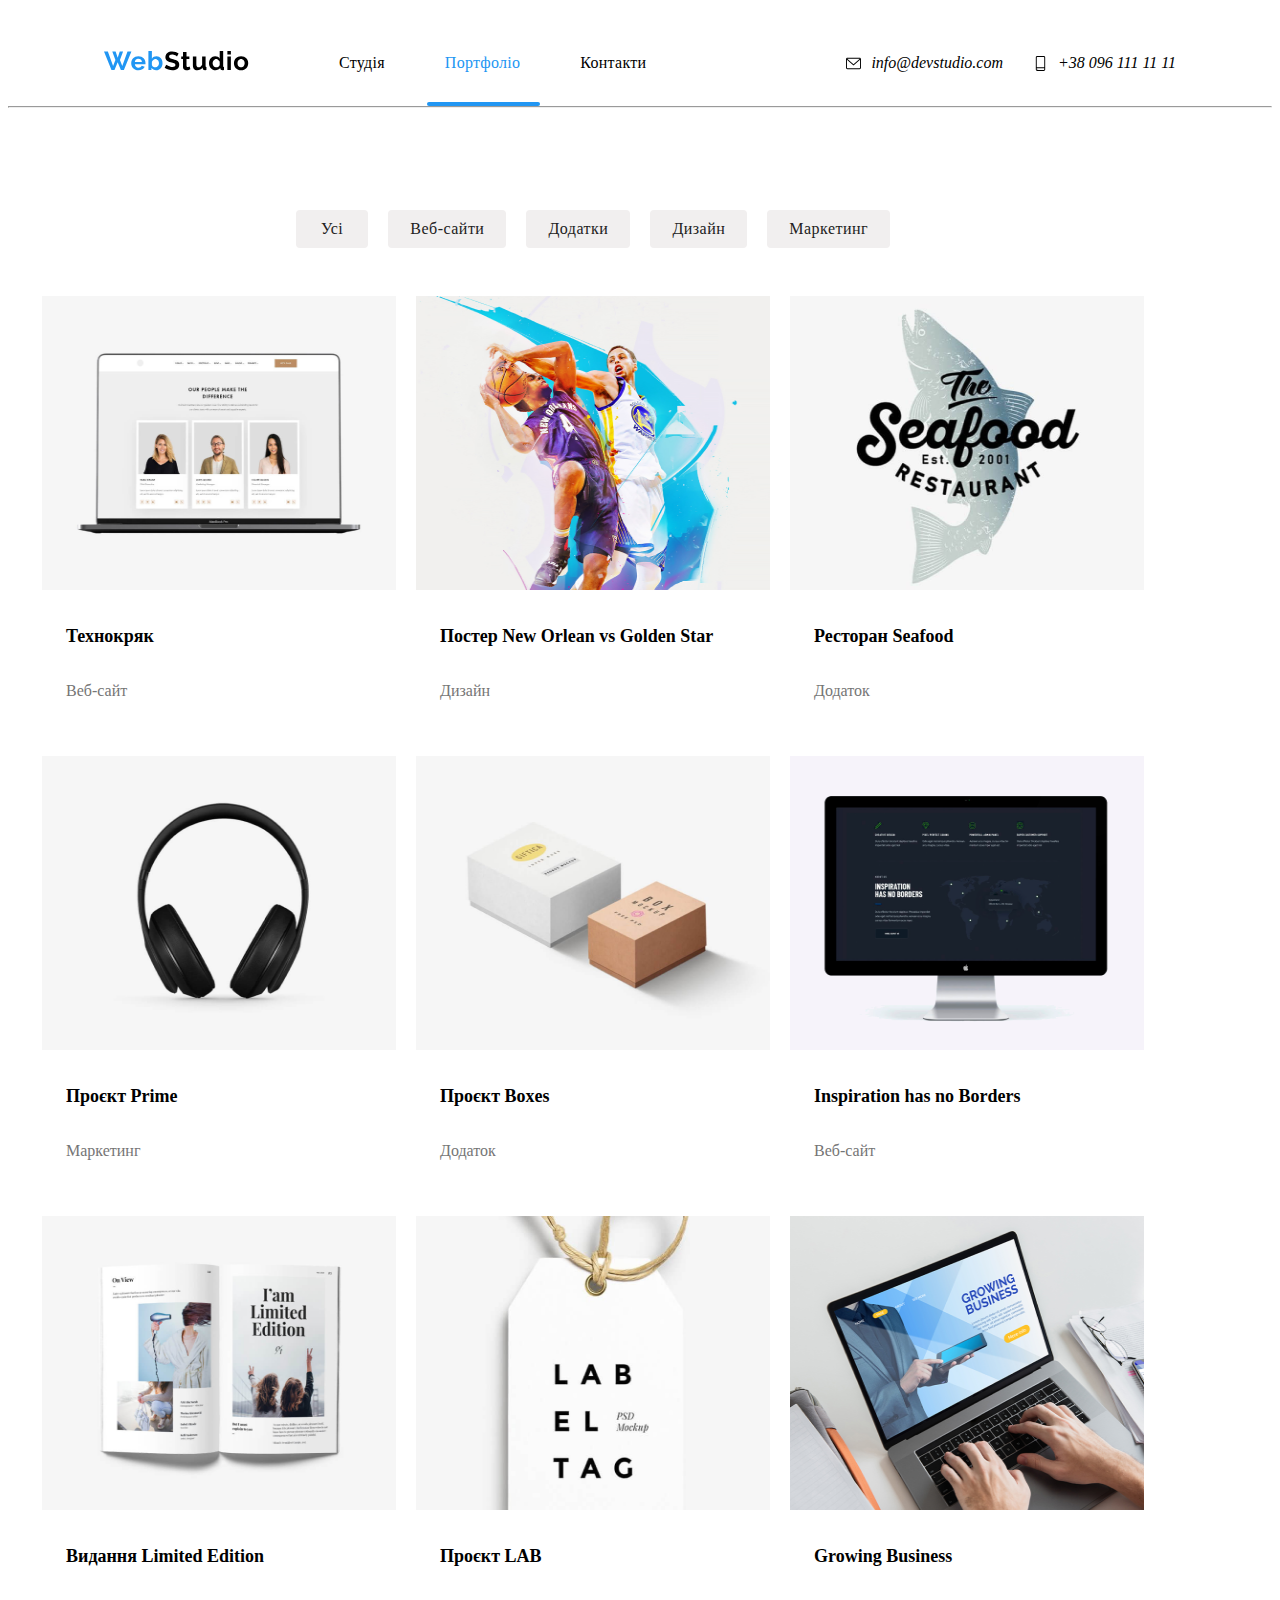
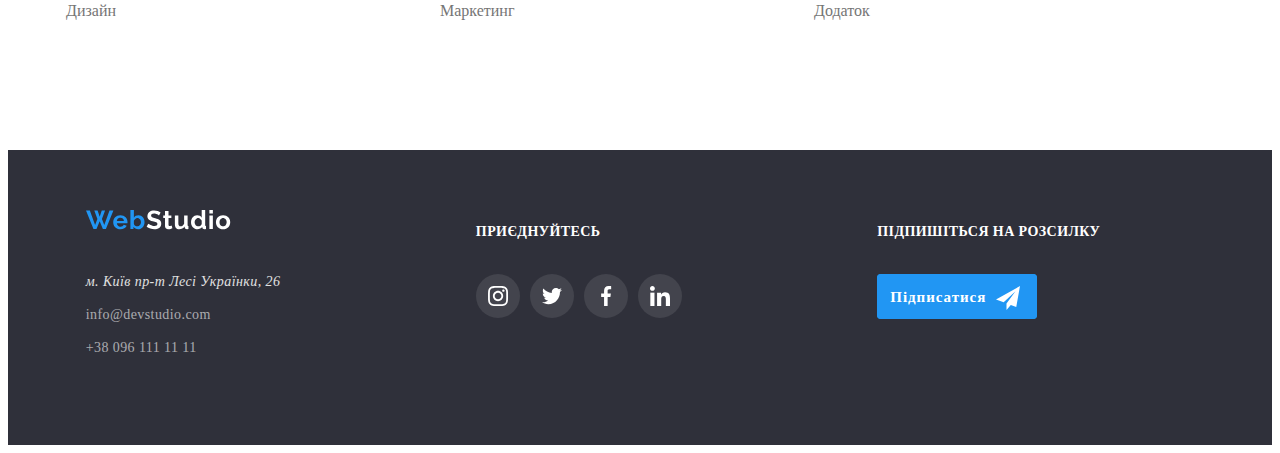
==== commit 01c4f8e6: "adaptive-phone" ====
--- a/portfolio.html
+++ b/portfolio.html
@@ -10,43 +10,104 @@
 </head>
 <body>
     <header class="header">
-        <div class="container header__content">
-            <nav class="navigation">
+        <div class="container">
+            <div class="header__content-element">
                 <a href="#" class="logo">
                     <svg class="webs" width="145" height="20" viewBox="0 0 145 20" fill="none" xmlns="http://www.w3.org/2000/svg">
                         <path d="M8.294 0.592H11.596L13.676 6.702L15.756 0.592H19.084L15.938 8.99L18.278 14.892L23.504 0.539999H27.404L19.89 19H16.874L13.676 11.252L10.478 19H7.462L0 0.539999H3.848L9.1 14.892L11.388 8.99L8.294 0.592ZM34.3793 19.26C33.2873 19.26 32.2993 19.078 31.4153 18.714C30.5313 18.3327 29.7773 17.8213 29.1533 17.18C28.5293 16.5387 28.044 15.7933 27.6973 14.944C27.368 14.0947 27.2033 13.202 27.2033 12.266C27.2033 11.2953 27.368 10.3853 27.6973 9.536C28.0266 8.66933 28.5033 7.91533 29.1273 7.274C29.7513 6.61533 30.5053 6.09533 31.3893 5.714C32.2906 5.33267 33.296 5.142 34.4053 5.142C35.5146 5.142 36.5026 5.33267 37.3693 5.714C38.2533 6.09533 38.9986 6.60667 39.6053 7.248C40.2293 7.88933 40.6973 8.63467 41.0093 9.484C41.3386 10.3333 41.5033 11.2173 41.5033 12.136C41.5033 12.3613 41.4946 12.578 41.4773 12.786C41.4773 12.994 41.46 13.1673 41.4253 13.306H30.8953C30.9473 13.8433 31.0773 14.32 31.2853 14.736C31.4933 15.152 31.762 15.5073 32.0913 15.802C32.4206 16.0967 32.7933 16.322 33.2093 16.478C33.6253 16.634 34.0586 16.712 34.5093 16.712C35.2026 16.712 35.8526 16.5473 36.4593 16.218C37.0833 15.8713 37.508 15.4207 37.7333 14.866L40.7233 15.698C40.2206 16.738 39.4146 17.596 38.3053 18.272C37.2133 18.9307 35.9046 19.26 34.3793 19.26ZM37.9153 11.044C37.8286 10.0213 37.4473 9.20667 36.7713 8.6C36.1126 7.976 35.3066 7.664 34.3533 7.664C33.8853 7.664 33.4433 7.75067 33.0273 7.924C32.6286 8.08 32.2733 8.30533 31.9613 8.6C31.6493 8.89467 31.3893 9.25 31.1813 9.666C30.9906 10.082 30.878 10.5413 30.8433 11.044H37.9153ZM52.1538 19.26C51.1138 19.26 50.1864 19.026 49.3718 18.558C48.5571 18.09 47.9158 17.4487 47.4478 16.634V19H44.4058V0.0199995H47.8898V7.768C48.3751 6.936 49.0078 6.29467 49.7878 5.844C50.5851 5.376 51.5124 5.142 52.5698 5.142C53.4538 5.142 54.2598 5.33267 54.9878 5.714C55.7158 6.09533 56.3398 6.60667 56.8598 7.248C57.3971 7.88933 57.8044 8.64333 58.0818 9.51C58.3764 10.3767 58.5238 11.2867 58.5238 12.24C58.5238 13.228 58.3591 14.1467 58.0298 14.996C57.7178 15.8453 57.2758 16.5907 56.7038 17.232C56.1318 17.856 55.4558 18.35 54.6758 18.714C53.8958 19.078 53.0551 19.26 52.1538 19.26ZM51.1918 16.296C51.7464 16.296 52.2578 16.192 52.7258 15.984C53.1938 15.7587 53.5924 15.464 53.9218 15.1C54.2511 14.736 54.5024 14.3113 54.6758 13.826C54.8664 13.3407 54.9618 12.8207 54.9618 12.266C54.9618 11.7113 54.8751 11.1827 54.7018 10.68C54.5284 10.1773 54.2771 9.73533 53.9478 9.354C53.6358 8.97267 53.2631 8.66933 52.8298 8.444C52.3964 8.21867 51.9198 8.106 51.3998 8.106C50.6198 8.106 49.9178 8.366 49.2938 8.886C48.6871 9.38867 48.2191 10.0127 47.8898 10.758V14.008C48.0111 14.3547 48.1844 14.6667 48.4098 14.944C48.6524 15.2213 48.9211 15.464 49.2158 15.672C49.5104 15.8627 49.8311 16.0187 50.1778 16.14C50.5244 16.244 50.8624 16.296 51.1918 16.296Z" fill="#2196F3"/>
                         <path d="M73.0003 5.376C72.8789 5.25467 72.6536 5.09 72.3243 4.882C72.0123 4.674 71.6223 4.47467 71.1543 4.284C70.7036 4.076 70.2096 3.90267 69.6723 3.764C69.1349 3.62533 68.5889 3.556 68.0343 3.556C67.0463 3.556 66.3096 3.738 65.8243 4.102C65.3389 4.466 65.0963 4.97733 65.0963 5.636C65.0963 6.01733 65.1829 6.338 65.3563 6.598C65.5469 6.84067 65.8156 7.05733 66.1623 7.248C66.5089 7.43867 66.9423 7.612 67.4623 7.768C67.9996 7.924 68.6149 8.08867 69.3083 8.262C70.2096 8.50467 71.0243 8.76467 71.7523 9.042C72.4976 9.31933 73.1216 9.666 73.6243 10.082C74.1443 10.498 74.5429 11.0007 74.8203 11.59C75.0976 12.162 75.2363 12.8727 75.2363 13.722C75.2363 14.71 75.0456 15.5593 74.6643 16.27C74.3003 16.9633 73.7976 17.5267 73.1563 17.96C72.5323 18.3933 71.8043 18.714 70.9723 18.922C70.1576 19.1127 69.2996 19.208 68.3983 19.208C67.0116 19.208 65.6423 19 64.2903 18.584C62.9383 18.168 61.7249 17.5787 60.6503 16.816L62.2363 13.722C62.3923 13.878 62.6696 14.086 63.0683 14.346C63.4843 14.5887 63.9696 14.84 64.5243 15.1C65.0789 15.3427 65.6943 15.5507 66.3703 15.724C67.0463 15.8973 67.7396 15.984 68.4503 15.984C70.4263 15.984 71.4143 15.3513 71.4143 14.086C71.4143 13.6873 71.3016 13.3493 71.0763 13.072C70.8509 12.7947 70.5303 12.552 70.1143 12.344C69.6983 12.136 69.1956 11.9453 68.6063 11.772C68.0169 11.5987 67.3583 11.408 66.6303 11.2C65.7463 10.9573 64.9749 10.6973 64.3163 10.42C63.6749 10.1253 63.1376 9.78733 62.7043 9.406C62.2709 9.00733 61.9416 8.55667 61.7163 8.054C61.5083 7.534 61.4043 6.91867 61.4043 6.208C61.4043 5.272 61.5776 4.44 61.9243 3.712C62.2709 2.984 62.7476 2.37733 63.3543 1.892C63.9783 1.40667 64.6976 1.04267 65.5123 0.799999C66.3269 0.539999 67.2023 0.409999 68.1383 0.409999C69.4383 0.409999 70.6343 0.617999 71.7263 1.034C72.8183 1.43267 73.7716 1.90933 74.5863 2.464L73.0003 5.376ZM86.4013 18.298C85.9333 18.506 85.3613 18.714 84.6853 18.922C84.0093 19.13 83.2986 19.234 82.5533 19.234C82.0679 19.234 81.6086 19.1733 81.1753 19.052C80.7593 18.9307 80.3866 18.74 80.0573 18.48C79.7453 18.2027 79.4939 17.856 79.3033 17.44C79.1126 17.0067 79.0173 16.4867 79.0173 15.88V8.054H77.2233V5.376H79.0173V0.956H82.5013V5.376H85.3613V8.054H82.5013V14.71C82.5013 15.1953 82.6226 15.542 82.8653 15.75C83.1253 15.9407 83.4373 16.036 83.8013 16.036C84.1653 16.036 84.5206 15.9753 84.8673 15.854C85.2139 15.7327 85.4913 15.6287 85.6993 15.542L86.4013 18.298ZM93.1558 19.26C91.7518 19.26 90.6858 18.8093 89.9578 17.908C89.2298 17.0067 88.8658 15.672 88.8658 13.904V5.376H92.3498V13.15C92.3498 15.2473 93.1038 16.296 94.6118 16.296C95.2878 16.296 95.9378 16.0967 96.5618 15.698C97.2031 15.282 97.7231 14.658 98.1218 13.826V5.376H101.606V14.996C101.606 15.36 101.666 15.62 101.788 15.776C101.926 15.932 102.143 16.0187 102.438 16.036V19C102.091 19.0693 101.796 19.1127 101.554 19.13C101.328 19.1473 101.12 19.156 100.93 19.156C100.306 19.156 99.7944 19.0173 99.3958 18.74C99.0144 18.4453 98.7891 18.0467 98.7198 17.544L98.6418 16.452C98.0351 17.388 97.2551 18.09 96.3018 18.558C95.3484 19.026 94.2998 19.26 93.1558 19.26ZM111.49 19.26C110.554 19.26 109.687 19.078 108.89 18.714C108.093 18.35 107.408 17.8473 106.836 17.206C106.264 16.5647 105.813 15.8193 105.484 14.97C105.172 14.1033 105.016 13.176 105.016 12.188C105.016 11.2 105.163 10.2813 105.458 9.432C105.77 8.58267 106.195 7.83733 106.732 7.196C107.269 6.55467 107.911 6.052 108.656 5.688C109.401 5.324 110.216 5.142 111.1 5.142C112.105 5.142 113.007 5.38467 113.804 5.87C114.619 6.35533 115.251 6.988 115.702 7.768V0.0199995H119.186V14.996C119.186 15.36 119.247 15.62 119.368 15.776C119.489 15.932 119.697 16.0187 119.992 16.036V19C119.385 19.1213 118.891 19.182 118.51 19.182C117.886 19.182 117.375 19.026 116.976 18.714C116.577 18.402 116.352 17.9947 116.3 17.492L116.222 16.634C115.719 17.5007 115.035 18.1593 114.168 18.61C113.319 19.0433 112.426 19.26 111.49 19.26ZM112.4 16.296C112.729 16.296 113.067 16.244 113.414 16.14C113.761 16.0187 114.081 15.854 114.376 15.646C114.671 15.438 114.931 15.1953 115.156 14.918C115.399 14.6407 115.581 14.3373 115.702 14.008V10.758C115.563 10.3767 115.364 10.03 115.104 9.718C114.861 9.38867 114.575 9.11133 114.246 8.886C113.934 8.64333 113.596 8.45267 113.232 8.314C112.885 8.17533 112.539 8.106 112.192 8.106C111.672 8.106 111.187 8.21867 110.736 8.444C110.303 8.66933 109.93 8.98133 109.618 9.38C109.306 9.76133 109.063 10.2033 108.89 10.706C108.717 11.2087 108.63 11.7287 108.63 12.266C108.63 12.838 108.725 13.3667 108.916 13.852C109.107 14.3373 109.367 14.762 109.696 15.126C110.025 15.49 110.415 15.776 110.866 15.984C111.334 16.192 111.845 16.296 112.4 16.296ZM123.386 19V5.376H126.87V19H123.386ZM123.386 3.478V0.0199995H126.87V3.478H123.386ZM137.085 19.26C135.975 19.26 134.979 19.0693 134.095 18.688C133.211 18.3067 132.457 17.7953 131.833 17.154C131.226 16.4953 130.758 15.7413 130.429 14.892C130.099 14.0427 129.935 13.15 129.935 12.214C129.935 11.2607 130.099 10.3593 130.429 9.51C130.758 8.66067 131.226 7.91533 131.833 7.274C132.457 6.61533 133.211 6.09533 134.095 5.714C134.979 5.33267 135.975 5.142 137.085 5.142C138.194 5.142 139.182 5.33267 140.049 5.714C140.933 6.09533 141.678 6.61533 142.285 7.274C142.909 7.91533 143.385 8.66067 143.715 9.51C144.044 10.3593 144.209 11.2607 144.209 12.214C144.209 13.15 144.044 14.0427 143.715 14.892C143.385 15.7413 142.917 16.4953 142.311 17.154C141.704 17.7953 140.959 18.3067 140.075 18.688C139.191 19.0693 138.194 19.26 137.085 19.26ZM133.523 12.214C133.523 12.8207 133.609 13.3753 133.783 13.878C133.973 14.3633 134.225 14.788 134.537 15.152C134.866 15.516 135.247 15.802 135.681 16.01C136.114 16.2007 136.582 16.296 137.085 16.296C137.587 16.296 138.055 16.2007 138.489 16.01C138.922 15.802 139.295 15.516 139.607 15.152C139.936 14.788 140.187 14.3547 140.361 13.852C140.551 13.3493 140.647 12.7947 140.647 12.188C140.647 11.5987 140.551 11.0527 140.361 10.55C140.187 10.0473 139.936 9.614 139.607 9.25C139.295 8.886 138.922 8.60867 138.489 8.418C138.055 8.21 137.587 8.106 137.085 8.106C136.582 8.106 136.114 8.21 135.681 8.418C135.247 8.626 134.866 8.912 134.537 9.276C134.225 9.64 133.973 10.0733 133.783 10.576C133.609 11.0787 133.523 11.6247 133.523 12.214Z" fill="black"/>
                     </svg>
                 </a>
-                <ul class="navigation__list">
-                    <li class="navigation__list-item">
-                        <a href="./index.html" class="navigation__list-link">Студія</a>
-                    </li>
-                    <li class="navigation__list-item">
-                        <a href="./portfolio.html" class="navigation__list-link active">Портфоліо</a>
-                    </li>
-                    <li class="navigation__list-item">
-                        <a href="#contacts" class="navigation__list-link">Контакти</a>
-                    </li>
-                </ul>
-            </nav>
-            <address class="address">
-                <a href="mailto:info@devstudio.com" class="address__link">
-                    <svg version="1.1" xmlns="http://www.w3.org/2000/svg" width="15" height="15" viewBox="0 0 1365 1024" fill="inherit">
-                        <g id="icomoon-ignore"></g>
-                        <path d="M1237.333 0h-1109.333c-70.571 0-128 57.429-128 128v768c0 70.571 57.429 128 128 128h1109.333c70.571 0 128-57.429 128-128v-768c0-70.571-57.429-128-128-128zM1237.333 85.333c5.803 0 11.349 1.195 16.384 3.328l-571.051 494.933-571.051-494.933c4.836-2.091 10.465-3.313 16.378-3.328h1109.339zM1237.333 938.667h-1109.333c-23.564 0-42.667-19.103-42.667-42.667v0-717.227l569.344 493.483c7.448 6.5 17.256 10.464 27.989 10.464s20.541-3.963 28.040-10.507l-0.051 0.043 569.344-493.483v717.227c0 23.564-19.103 42.667-42.667 42.667v0z"></path>
-                    </svg>                                
-                    info@devstudio.com
-                </a>
-                <a href="tel:+380961111111" class="address__link">
-                    <svg version="1.1" xmlns="http://www.w3.org/2000/svg" width="15" height="15" viewBox="0 0 640 1024" fill="inherit">
-                        <g id="icomoon-ignore"></g>
-                        <path fill="inherit" d="M544 0h-448c-52.928 0-96 43.072-96 96v832c0 52.928 43.072 96 96 96h448c52.928 0 96-43.072 96-96v-832c0-52.928-43.072-96-96-96zM96 64h448c17.673 0 32 14.327 32 32v0 672h-512v-672c0-17.673 14.327-32 32-32v0zM544 960h-448c-17.673 0-32-14.327-32-32v0-96h512v96c0 17.673-14.327 32-32 32v0z"></path>
-                        <path fill="#757575" d="M150.656 879.296c5.767 5.232 9.374 12.755 9.374 21.12s-3.607 15.888-9.35 21.099l-0.024 0.021c-5.952 5.449-13.914 8.787-22.656 8.787s-16.704-3.339-22.681-8.81l0.025 0.023c-5.767-5.232-9.374-12.755-9.374-21.12s3.607-15.888 9.35-21.099l0.024-0.021c5.952-5.449 13.914-8.787 22.656-8.787s16.704 3.339 22.681 8.81l-0.025-0.023z"></path>
-                    </svg>
-                    +38 096 111 11 11
-                </a>
-            </address>
+                <div class="header__content">
+                    <div class="header__content-top">
+                        <nav class="navigation">
+                            <ul class="navigation__list">
+                                <li class="navigation__list-item">
+                                    <a href="./index.html" class="navigation__list-link">Студія</a>
+                                </li>
+                                <li class="navigation__list-item">
+                                    <a href="./portfolio.html" class="navigation__list-link active">Портфоліо</a>
+                                </li>
+                                <li class="navigation__list-item">
+                                    <a href="#contacts" class="navigation__list-link">Контакти</a>
+                                </li>
+                            </ul>
+                        </nav>
+                    </div>
+                    <address class="address">
+                        <a href="mailto:info@devstudio.com" class="address__link">
+                            <svg version="1.1" xmlns="http://www.w3.org/2000/svg" width="15" height="15" viewBox="0 0 1365 1024" fill="inherit">
+                                <g id="icomoon-ignore"></g>
+                                <path d="M1237.333 0h-1109.333c-70.571 0-128 57.429-128 128v768c0 70.571 57.429 128 128 128h1109.333c70.571 0 128-57.429 128-128v-768c0-70.571-57.429-128-128-128zM1237.333 85.333c5.803 0 11.349 1.195 16.384 3.328l-571.051 494.933-571.051-494.933c4.836-2.091 10.465-3.313 16.378-3.328h1109.339zM1237.333 938.667h-1109.333c-23.564 0-42.667-19.103-42.667-42.667v0-717.227l569.344 493.483c7.448 6.5 17.256 10.464 27.989 10.464s20.541-3.963 28.040-10.507l-0.051 0.043 569.344-493.483v717.227c0 23.564-19.103 42.667-42.667 42.667v0z"></path>
+                            </svg>                                
+                            info@devstudio.com
+                        </a>
+                        <a href="tel:+380961111111" class="address__link">
+                            <svg version="1.1" xmlns="http://www.w3.org/2000/svg" width="15" height="15" viewBox="0 0 640 1024" fill="inherit">
+                                <g id="icomoon-ignore"></g>
+                                <path fill="inherit" d="M544 0h-448c-52.928 0-96 43.072-96 96v832c0 52.928 43.072 96 96 96h448c52.928 0 96-43.072 96-96v-832c0-52.928-43.072-96-96-96zM96 64h448c17.673 0 32 14.327 32 32v0 672h-512v-672c0-17.673 14.327-32 32-32v0zM544 960h-448c-17.673 0-32-14.327-32-32v0-96h512v96c0 17.673-14.327 32-32 32v0z"></path>
+                                <path fill="#757575" d="M150.656 879.296c5.767 5.232 9.374 12.755 9.374 21.12s-3.607 15.888-9.35 21.099l-0.024 0.021c-5.952 5.449-13.914 8.787-22.656 8.787s-16.704-3.339-22.681-8.81l0.025 0.023c-5.767-5.232-9.374-12.755-9.374-21.12s3.607-15.888 9.35-21.099l0.024-0.021c5.952-5.449 13.914-8.787 22.656-8.787s16.704 3.339 22.681 8.81l-0.025-0.023z"></path>
+                            </svg>
+                            +38 096 111 11 11
+                        </a>
+                    </address>
+                </div>
+                <div class="header__burger">
+                    <nav class="header__navigation">
+                        <input type="checkbox" id="toggle" class="header__form">
+                        <label for="toggle" class="header__lab">
+                          <span></span>
+                        </label>
+                        <ul class="menu__burger">
+                            <li class="menu__burger-item">
+                                <a href="#" class="menu__link-studio menu__burger-link">Студія</a>
+                            </li>
+                            <li class="menu__burger-item">
+                                <a href="#" class="menu__burger-link">Портфоліо</a>
+                            </li>
+                            <li class="menu__burger-item">
+                                <a href="#" class="menu__burger-link">Контакти</a>
+                            </li>
+                        </ul>
+                        <div class="contacts"> 
+                            <address class="address">
+                                <a href="mailto:info@devstudio.com" class="address__email">
+                                    info@devstudio.com
+                                </a>
+                            </address>
+                            <address class="address">
+                                <a href="tel:+380961111111"  class="address__number">
+                                    +38 096 111 11 11
+                                </a>
+                            </address>
+                        </div>
+                        <div class="social__programs">
+                            <ul class="sites">
+                                <li class="site__item">
+                                    <a href="https://instagram.com/" class="site__link">
+                                        Instagram
+                                    </a>
+                                </li>
+                                <li class="site__item">
+                                    <a href="https://twitter.com/" class="site__link">
+                                        Twitter
+                                    </a>
+                                </li>
+                                <li class="site__item">
+                                    <a href="http://facebook.com/" class="site__link">
+                                        Facebook
+                                    </a>
+                                </li>
+                                <li class="site__item">
+                                    <a href="https://www.linkedin.com/" class="site__link">
+                                        LinkedIn
+                                    </a>
+                                </li>
+                            </ul>
+                        </div>
+                    </nav>
+                </div>
+            </div>
         </div>
     </header>
     <hr class="line">
--- a/src/portfolio-pages/css/styles.css
+++ b/src/portfolio-pages/css/styles.css
@@ -1,4 +1,4 @@
-.newsletter__button, .newsletter, .address__link, .address, .navigation {
+.newsletter__button, .newsletter, .address__link, .address, .header__content-top {
   display: flex;
   align-items: center;
 }
@@ -16,16 +16,8 @@
   justify-content: space-around;
 }
 
-.container {
-  width: 1200px;
-  margin: 0 auto;
-}
-
 .header__content {
-  align-items: center;
-  padding: 14px 0 14px 0;
-  display: flex;
-  justify-content: space-between;
+  display: none;
 }
 
 .navigation__list {
@@ -66,7 +58,7 @@
   width: 90%;
   height: 3.6px;
   background-color: #2196F3;
-  bottom: -25px;
+  bottom: -34px;
   left: 32px;
   transform: scaleX(0);
   border-radius: 5px;
@@ -98,14 +90,235 @@
   fill: #2196F3;
 }
 
-@media (min-width: 480px) {
-  .header {
-    display: none;
-  }
-  .line {
-    display: none;
-  }
-}
+.header__burger {
+  background-color: white;
+  width: 100%;
+}
+
+nav {
+  flex-grow: 3;
+}
+
+.menu__burger,
+.sites {
+  list-style: none;
+  display: flex;
+  align-items: center;
+  justify-content: space-between;
+}
+
+.menu__burger-link {
+  color: #212121;
+  font-family: "Roboto";
+  font-size: 40px;
+  font-style: normal;
+  font-weight: 500;
+  line-height: normal;
+  letter-spacing: 0.8px;
+}
+.menu__burger-link:hover {
+  color: #2196F3;
+}
+
+.menu__link-studio {
+  color: #2196F3;
+}
+
+.header__form[type=checkbox],
+label {
+  display: none;
+}
+
+.contacts {
+  display: flex;
+  align-items: center;
+  justify-content: space-around;
+  gap: 10px;
+}
+
+.address:nth-child(1) {
+  order: 1;
+}
+
+.address__email {
+  text-decoration: none;
+  color: rgb(117, 117, 117);
+  fill: rgb(117, 117, 117);
+  font-size: 24px;
+}
+
+.address__email:hover {
+  color: #087df9;
+  fill: #087df9;
+}
+
+.address__number {
+  text-decoration: none;
+  color: rgb(117, 117, 117);
+  fill: rgb(117, 117, 117);
+  color: #2196F3;
+  font-family: "Roboto";
+  font-size: 34px;
+  font-style: normal;
+  font-weight: 500;
+  line-height: normal;
+  letter-spacing: 0.68px;
+}
+
+.address__number:hover {
+  color: #087df9;
+  fill: #087df9;
+}
+
+.site__link {
+  color: #2196F3;
+  font-family: "Roboto";
+  font-size: 18px;
+  font-style: normal;
+  font-weight: 500;
+  line-height: 22px;
+  letter-spacing: 0.36px;
+}
+
+.header__content-element {
+  padding: 20px 0 20px 0;
+  display: flex;
+  align-items: center;
+}
+
+nav {
+  order: 1;
+}
+
+label.header__lab {
+  display: block;
+  height: 30px;
+  width: 30px;
+  left: 250px;
+  position: relative;
+  z-index: 100;
+  cursor: pointer;
+}
+
+label.header__lab span {
+  top: 15px;
+}
+
+label.header__lab span,
+label.header__lab span::before,
+label.header__lab span::after {
+  content: "";
+  display: block;
+  width: 25px;
+  height: 2px;
+  background-color: #333;
+  position: absolute;
+  right: 0;
+  transition: 0.3s;
+}
+
+label.header__lab span::before {
+  top: -8px;
+}
+
+label.header__lab span::after {
+  top: 8px;
+}
+
+.menu__burger {
+  display: none;
+}
+
+input[type=checkbox]:checked ~ .menu__burger {
+  display: flex;
+  flex-direction: column;
+  align-items: flex-start;
+}
+
+input[type=checkbox]:checked ~ label.header__lab span {
+  transform: rotate(-45deg);
+}
+
+input[type=checkbox]:checked ~ label.header__lab span::before {
+  top: 0;
+  transform: rotate(0);
+}
+
+input[type=checkbox]:checked ~ label.header__lab span::after {
+  top: 0;
+  transform: rotate(90deg);
+}
+
+.menu__burger {
+  position: absolute;
+  top: 53px;
+  left: 0;
+  width: 91.6%;
+  background: #fff;
+}
+
+.menu__burger li {
+  margin: 15px 0;
+}
+
+.contacts {
+  display: none;
+}
+
+input[type=checkbox]:checked ~ .contacts {
+  display: flex;
+  flex-direction: column;
+  align-items: flex-start;
+}
+
+.contacts {
+  position: absolute;
+  top: 68%;
+  left: 0;
+  width: 91.6%;
+  padding: 0 0 0 40px;
+  background: #fff;
+  z-index: 100;
+}
+
+.contacts address {
+  margin: 15px 0;
+}
+
+.social__programs {
+  display: none;
+}
+
+input[type=checkbox]:checked ~ .social__programs {
+  display: flex;
+  align-items: flex-start;
+}
+
+.social__programs {
+  position: absolute;
+  top: 99%;
+  left: 0;
+  width: 100%;
+  background-color: white;
+  z-index: 100;
+}
+
+.sites {
+  gap: 10px;
+}
+
+.site__item {
+  margin: 15px 0;
+}
+
+.header__content {
+  display: none;
+}
+
+.header__burger {
+  display: flex;
+}
+
 @media (min-width: 768px) {
   .header {
     display: flex;
@@ -115,24 +328,51 @@
     gap: 10px;
   }
   .header__content {
-    padding: 26px 0 4px 0;
+    padding: 26px 0 12px 0;
     gap: 20px;
+  }
+  .header__burger {
+    display: none;
+  }
+  .header__content {
+    align-items: center;
+    padding: 20px 0 8px 0;
+    gap: 30px;
+    display: flex;
+    justify-content: space-between;
+  }
+  .header__content-element {
+    padding: 26px 0 6px 0;
+    display: flex;
+    align-items: center;
     display: flex;
     justify-content: center;
-  }
-  .line {
-    display: flex;
   }
 }
 @media (min-width: 1200px) {
   .header__content {
-    padding: 26px 0 14px 0;
+    padding: 26px 0 20px 0;
     gap: 20px;
-    display: flex;
-    justify-content: space-between;
   }
   .address {
     gap: 30px;
+  }
+  .header__burger {
+    display: none;
+  }
+  .header__content {
+    align-items: center;
+    padding: 20px 0 20px 0;
+    gap: 200px;
+    display: flex;
+    justify-content: space-between;
+  }
+  .header__content-element {
+    padding: 26px 0 6px 0;
+    display: flex;
+    align-items: center;
+    display: flex;
+    justify-content: center;
   }
 }
 .page__navigation {
@@ -364,7 +604,7 @@
     justify-content: center;
   }
 }
-.newsletter__button, .newsletter, .navigation, .address, .address__link {
+.newsletter__button, .newsletter, .header__content-top, .address, .address__link {
   display: flex;
   align-items: center;
 }
@@ -616,7 +856,7 @@
     flex-direction: row;
   }
 }
-.navigation, .address, .address__link, .newsletter, .newsletter__button {
+.header__content-top, .address, .address__link, .newsletter, .newsletter__button {
   display: flex;
   align-items: center;
 }
